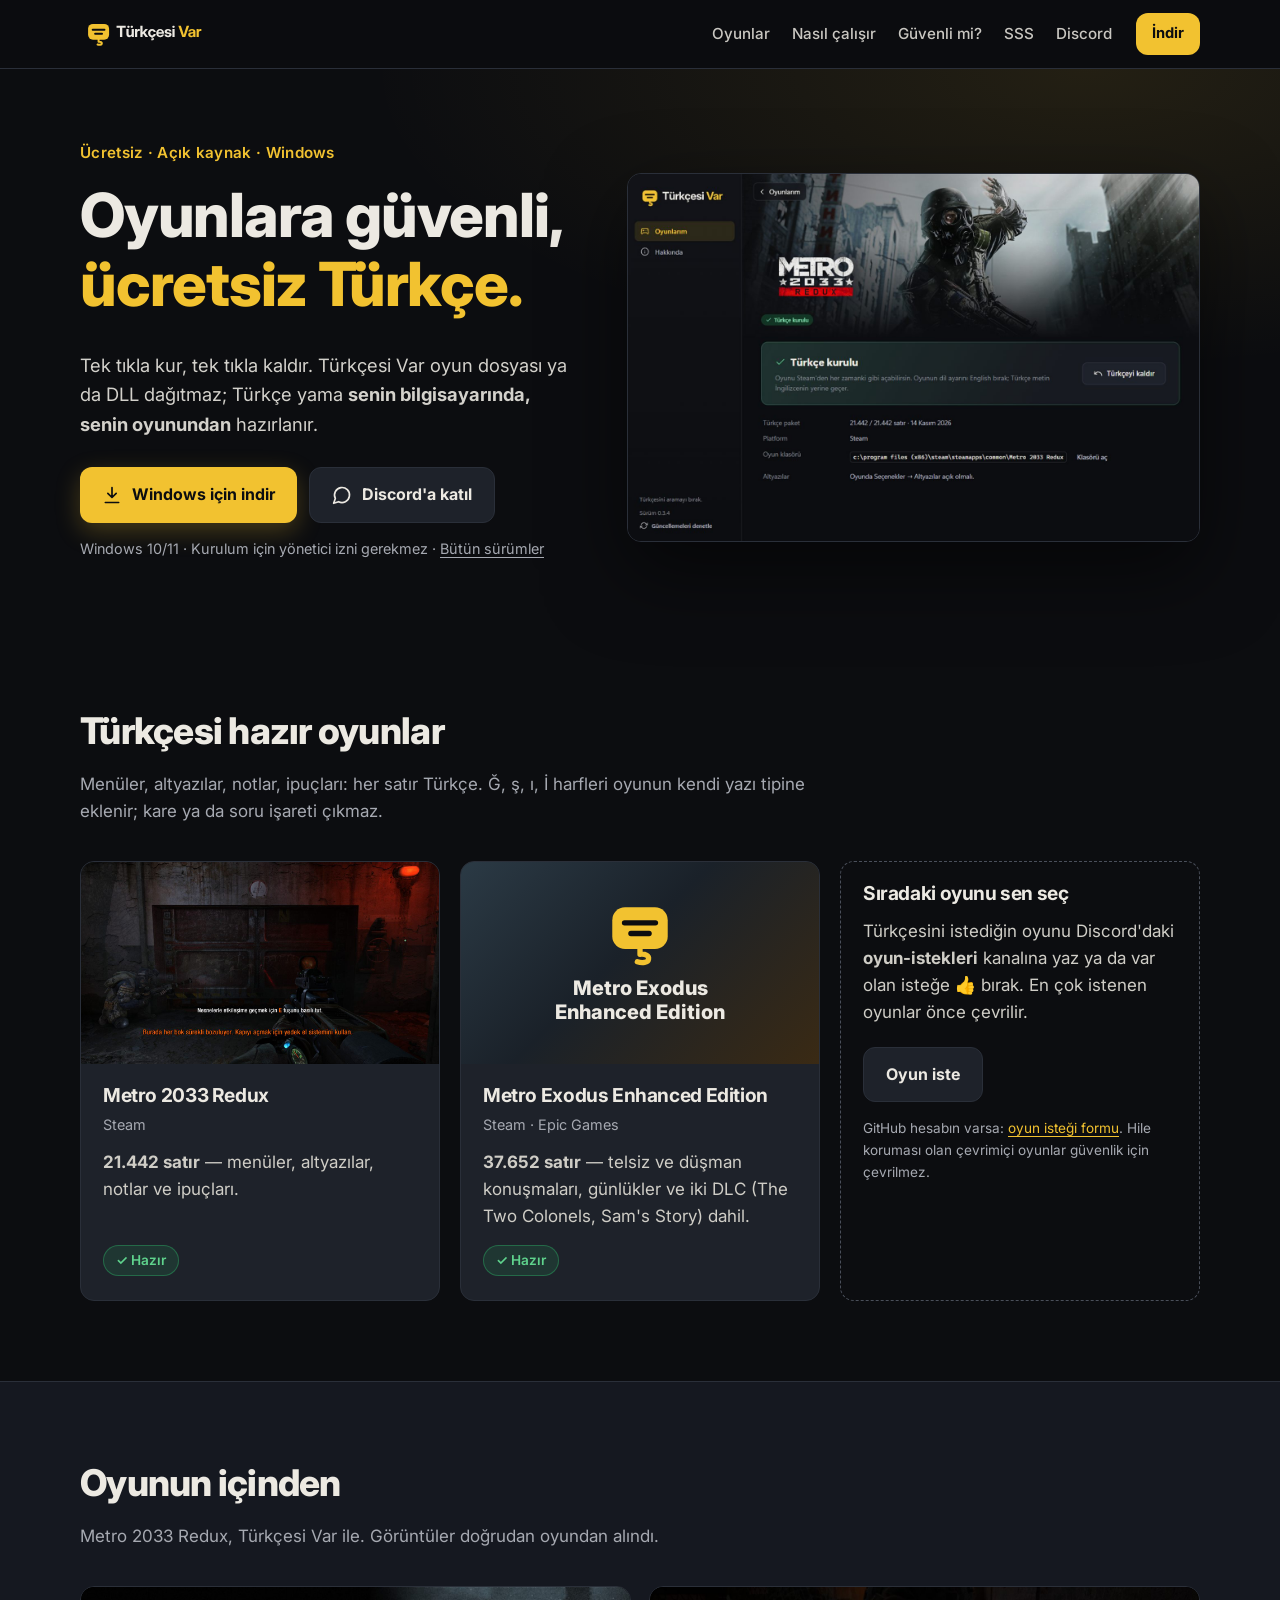
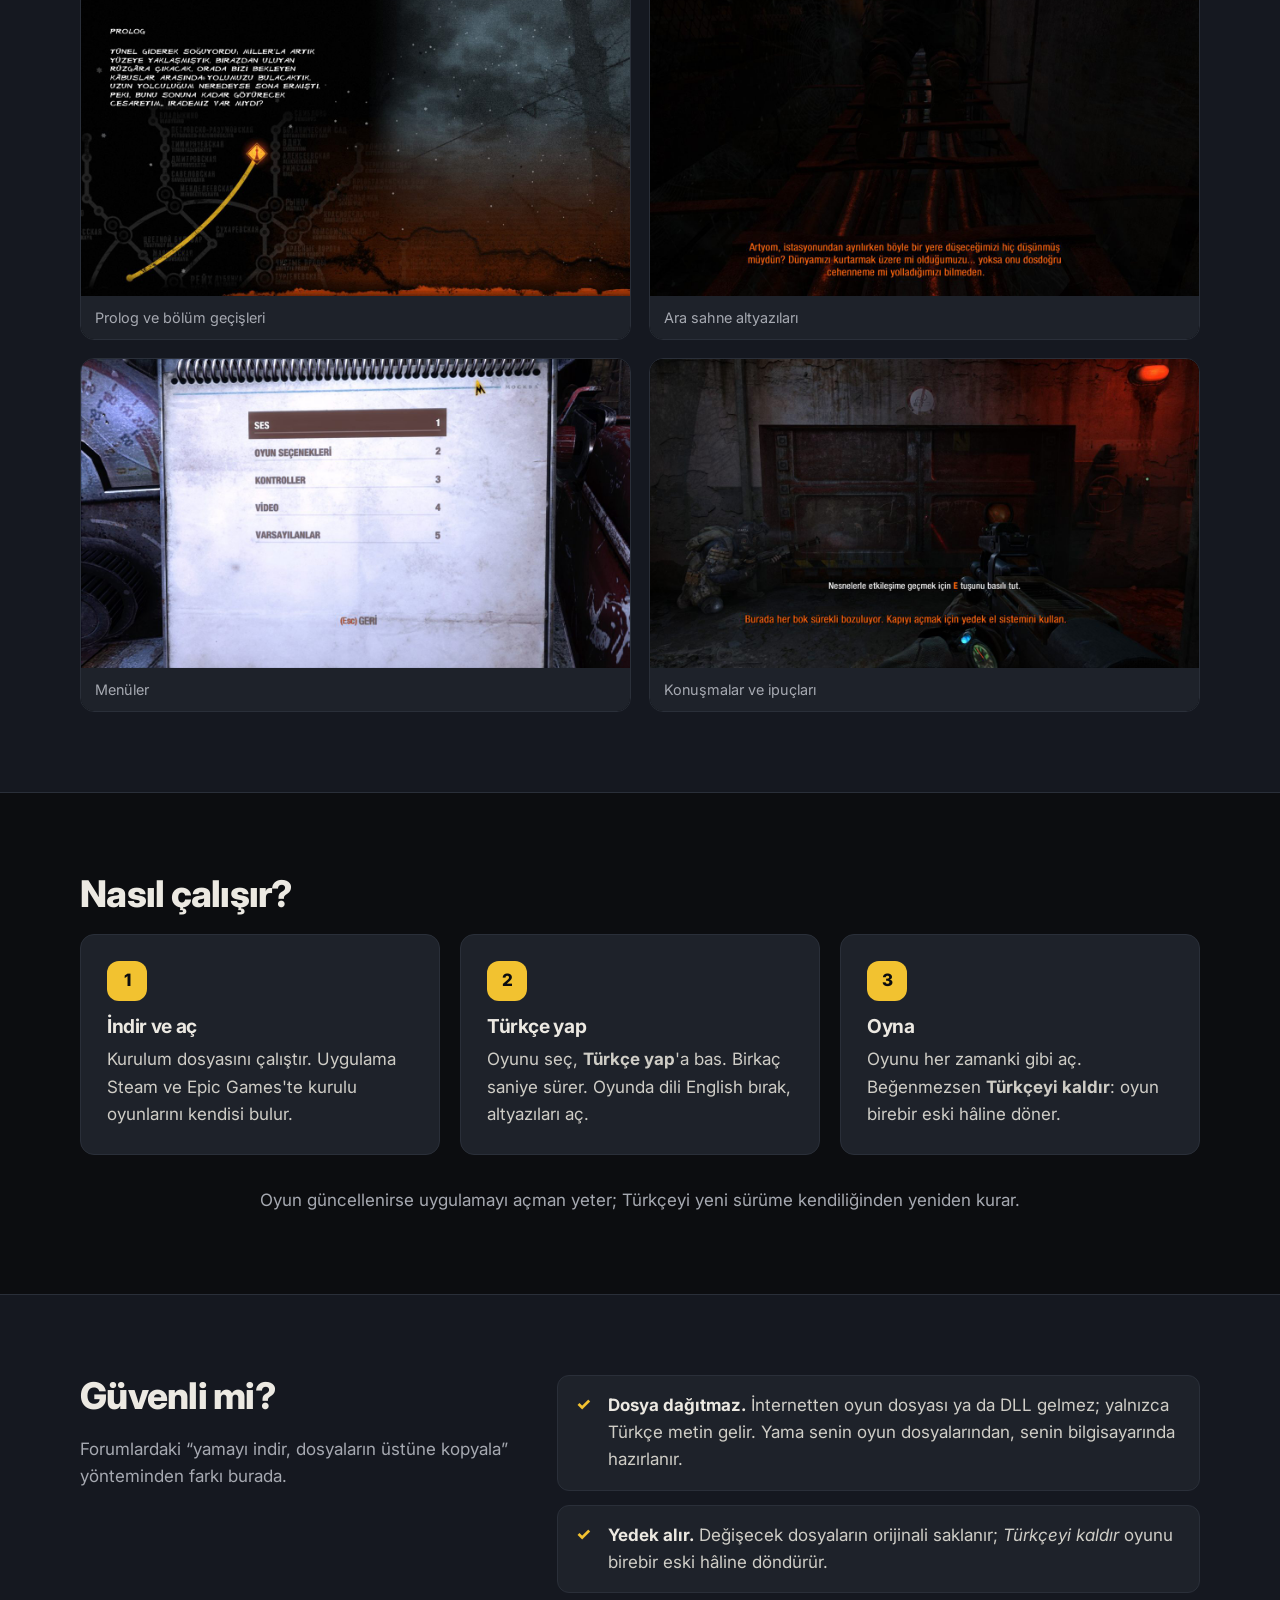
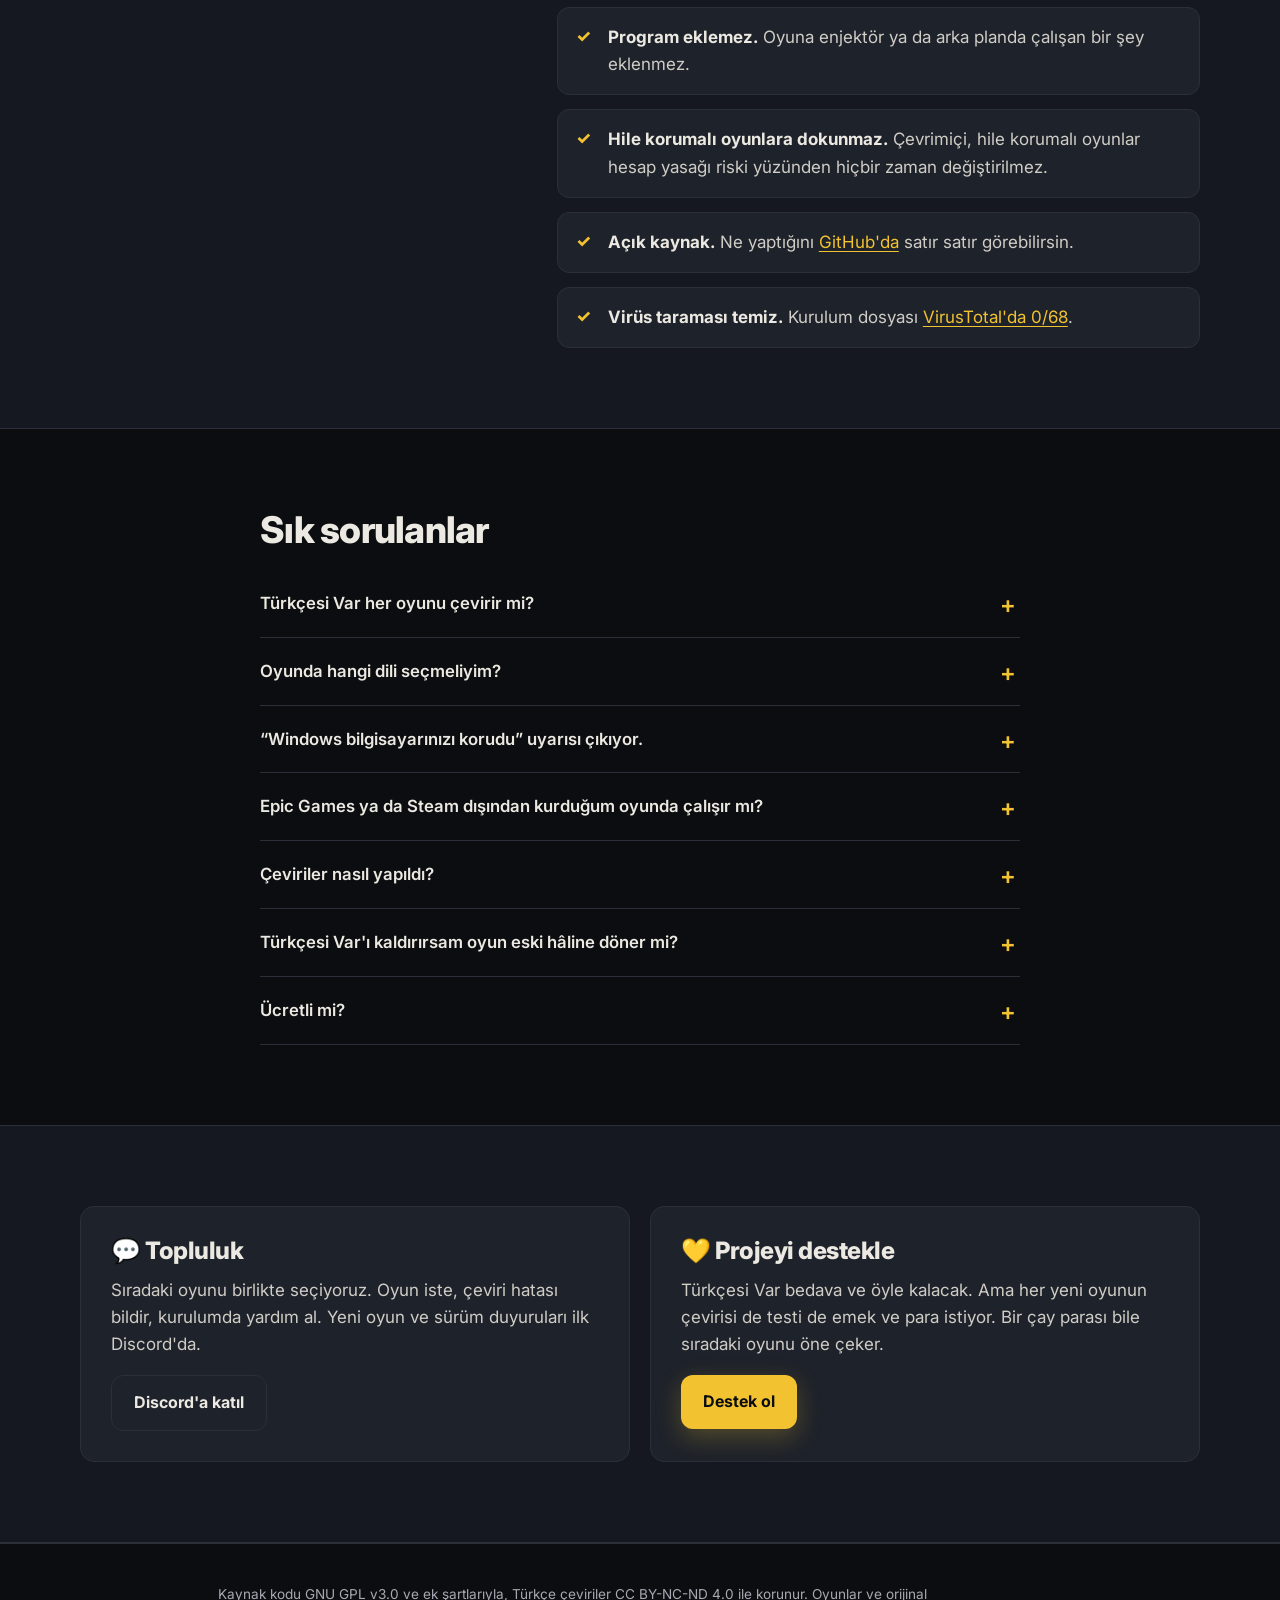
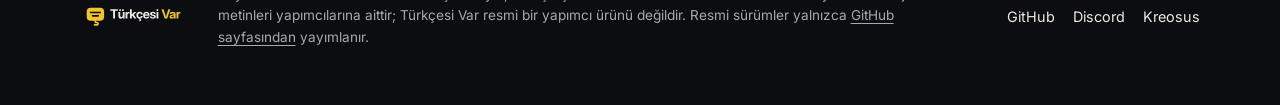
==== index.html @ 23401a98 "Türkçesi Var tanıtım sitesi" ====
<!doctype html>
<html lang="tr">
<head>
  <meta charset="utf-8">
  <meta name="viewport" content="width=device-width, initial-scale=1">
  <title>Türkçesi Var — Oyunlara güvenli, ücretsiz Türkçe yama</title>
  <meta name="description" content="Türkçesi Var, oyunlara tek tıkla Türkçe yama kuran ücretsiz ve açık kaynak bir uygulama. Metro 2033 Redux ve Metro Exodus tamamen Türkçe. Dosya ya da DLL dağıtmaz, tek tıkla kaldırılır.">
  <meta name="theme-color" content="#0C0D10">
  <link rel="icon" href="favicon.ico">
  <link rel="canonical" href="https://turkcesivar.github.io/">
  <meta property="og:type" content="website">
  <meta property="og:locale" content="tr_TR">
  <meta property="og:title" content="Türkçesi Var — Oyunlara güvenli, ücretsiz Türkçe">
  <meta property="og:description" content="Tek tıkla kur, tek tıkla kaldır. Metro 2033 Redux ve Metro Exodus tamamen Türkçe.">
  <meta property="og:url" content="https://turkcesivar.github.io/">
  <meta property="og:image" content="https://turkcesivar.github.io/gorseller/paylasim.png">
  <meta name="twitter:card" content="summary_large_image">
  <link rel="preconnect" href="https://fonts.googleapis.com">
  <link rel="preconnect" href="https://fonts.gstatic.com" crossorigin>
  <link href="https://fonts.googleapis.com/css2?family=Inter:wght@400;500;600;700;800&display=swap" rel="stylesheet">
  <link rel="stylesheet" href="stil.css">
</head>
<body>
  <a class="atla" href="#icerik">İçeriğe geç</a>

  <header class="ust">
    <div class="kap ust-ic">
      <a href="#" class="logo" aria-label="Türkçesi Var ana sayfa"><img src="gorseller/logo.svg" alt="Türkçesi Var" width="190" height="50"></a>
      <nav aria-label="Ana menü">
        <a href="#oyunlar">Oyunlar</a>
        <a href="#nasil">Nasıl çalışır</a>
        <a href="#guvenli">Güvenli mi?</a>
        <a href="#sss">SSS</a>
        <a href="https://discord.gg/nnNUCMUBJx" rel="noopener">Discord</a>
      </nav>
      <a class="dugme dugme-ana kucuk" href="https://github.com/turkcesivar/turkcesi-var/releases/latest/download/TurkcesiVar-Kurulum.exe">İndir</a>
    </div>
  </header>

  <main id="icerik">
    <section class="giris">
      <div class="kap giris-ic">
        <div class="giris-metin">
          <p class="etiket">Ücretsiz · Açık kaynak · Windows</p>
          <h1>Oyunlara güvenli, <span class="vurgu">ücretsiz Türkçe.</span></h1>
          <p class="alt">Tek tıkla kur, tek tıkla kaldır. Türkçesi Var oyun dosyası ya da DLL dağıtmaz; Türkçe yama <strong>senin bilgisayarında, senin oyunundan</strong> hazırlanır.</p>
          <div class="eylemler">
            <a class="dugme dugme-ana" href="https://github.com/turkcesivar/turkcesi-var/releases/latest/download/TurkcesiVar-Kurulum.exe">
              <svg viewBox="0 0 24 24" aria-hidden="true"><path d="M12 3v12m0 0-5-5m5 5 5-5M4 21h16"/></svg>
              Windows için indir
            </a>
            <a class="dugme dugme-ikincil" href="https://discord.gg/nnNUCMUBJx" rel="noopener">
              <svg viewBox="0 0 24 24" aria-hidden="true"><path d="M7.9 20A9 9 0 1 0 4 16.1L2 22Z"/></svg>
              Discord'a katıl
            </a>
          </div>
          <p class="not">Windows 10/11 · Kurulum için yönetici izni gerekmez · <a href="https://github.com/turkcesivar/turkcesi-var/releases/latest">Bütün sürümler</a></p>
        </div>
        <figure class="giris-gorsel">
          <img src="gorseller/uygulama.jpg" alt="Türkçesi Var uygulaması: Metro 2033 Redux sayfası, Türkçe kurulu" width="1400" height="875">
        </figure>
      </div>
    </section>

    <section class="bolum" id="oyunlar" aria-labelledby="oyunlar-baslik">
      <div class="kap">
        <h2 id="oyunlar-baslik">Türkçesi hazır oyunlar</h2>
        <p class="bolum-alt">Menüler, altyazılar, notlar, ipuçları: her satır Türkçe. Ğ, ş, ı, İ harfleri oyunun kendi yazı tipine eklenir; kare ya da soru işareti çıkmaz.</p>
        <div class="oyunlar">
          <article class="oyun">
            <img src="gorseller/metro2033-altyazi.jpg" alt="Metro 2033 Redux'ta Türkçe altyazı ve etkileşim yazısı" loading="lazy" width="1280" height="720">
            <div class="oyun-ic">
              <h3>Metro 2033 Redux</h3>
              <p class="platform">Steam</p>
              <p><strong>21.442 satır</strong> — menüler, altyazılar, notlar ve ipuçları.</p>
              <span class="rozet">✓ Hazır</span>
            </div>
          </article>
          <article class="oyun">
            <div class="oyun-kapak exodus" role="img" aria-label="Metro Exodus Enhanced Edition">
              <img src="gorseller/isaret.svg" alt="" width="96" height="96">
              <span>Metro Exodus<br>Enhanced Edition</span>
            </div>
            <div class="oyun-ic">
              <h3>Metro Exodus Enhanced Edition</h3>
              <p class="platform">Steam · Epic Games</p>
              <p><strong>37.652 satır</strong> — telsiz ve düşman konuşmaları, günlükler ve iki DLC (The Two Colonels, Sam's Story) dahil.</p>
              <span class="rozet">✓ Hazır</span>
            </div>
          </article>
          <article class="oyun siradaki">
            <div class="oyun-ic">
              <h3>Sıradaki oyunu sen seç</h3>
              <p>Türkçesini istediğin oyunu Discord'daki <strong>oyun-istekleri</strong> kanalına yaz ya da var olan isteğe 👍 bırak. En çok istenen oyunlar önce çevrilir.</p>
              <a class="dugme dugme-ikincil" href="https://discord.gg/nnNUCMUBJx" rel="noopener">Oyun iste</a>
              <p class="kucuk-not">GitHub hesabın varsa: <a href="https://github.com/turkcesivar/turkcesi-var/issues/new?template=oyun-istegi.yml">oyun isteği formu</a>. Hile koruması olan çevrimiçi oyunlar güvenlik için çevrilmez.</p>
            </div>
          </article>
        </div>
      </div>
    </section>

    <section class="bolum koyu" aria-labelledby="gorseller-baslik">
      <div class="kap">
        <h2 id="gorseller-baslik">Oyunun içinden</h2>
        <p class="bolum-alt">Metro 2033 Redux, Türkçesi Var ile. Görüntüler doğrudan oyundan alındı.</p>
        <div class="galeri">
          <figure><img src="gorseller/metro2033-prolog.jpg" alt="Prolog ekranı Türkçe" loading="lazy" width="1280" height="720"><figcaption>Prolog ve bölüm geçişleri</figcaption></figure>
          <figure><img src="gorseller/metro2033-sahne.jpg" alt="Ara sahnede Türkçe altyazı" loading="lazy" width="1280" height="720"><figcaption>Ara sahne altyazıları</figcaption></figure>
          <figure><img src="gorseller/metro2033-menu.jpg" alt="Türkçe ayarlar menüsü" loading="lazy" width="1280" height="720"><figcaption>Menüler</figcaption></figure>
          <figure><img src="gorseller/metro2033-altyazi.jpg" alt="Oyun içi Türkçe altyazı ve ipucu" loading="lazy" width="1280" height="720"><figcaption>Konuşmalar ve ipuçları</figcaption></figure>
        </div>
      </div>
    </section>

    <section class="bolum" id="nasil" aria-labelledby="nasil-baslik">
      <div class="kap">
        <h2 id="nasil-baslik">Nasıl çalışır?</h2>
        <ol class="adimlar">
          <li><span class="adim-no">1</span><h3>İndir ve aç</h3><p>Kurulum dosyasını çalıştır. Uygulama Steam ve Epic Games'te kurulu oyunlarını kendisi bulur.</p></li>
          <li><span class="adim-no">2</span><h3>Türkçe yap</h3><p>Oyunu seç, <strong>Türkçe yap</strong>'a bas. Birkaç saniye sürer. Oyunda dili English bırak, altyazıları aç.</p></li>
          <li><span class="adim-no">3</span><h3>Oyna</h3><p>Oyunu her zamanki gibi aç. Beğenmezsen <strong>Türkçeyi kaldır</strong>: oyun birebir eski hâline döner.</p></li>
        </ol>
        <p class="bolum-alt ortala">Oyun güncellenirse uygulamayı açman yeter; Türkçeyi yeni sürüme kendiliğinden yeniden kurar.</p>
      </div>
    </section>

    <section class="bolum koyu" id="guvenli" aria-labelledby="guvenli-baslik">
      <div class="kap guvenli">
        <div>
          <h2 id="guvenli-baslik">Güvenli mi?</h2>
          <p class="bolum-alt">Forumlardaki “yamayı indir, dosyaların üstüne kopyala” yönteminden farkı burada.</p>
        </div>
        <ul class="maddeler">
          <li><strong>Dosya dağıtmaz.</strong> İnternetten oyun dosyası ya da DLL gelmez; yalnızca Türkçe metin gelir. Yama senin oyun dosyalarından, senin bilgisayarında hazırlanır.</li>
          <li><strong>Yedek alır.</strong> Değişecek dosyaların orijinali saklanır; <em>Türkçeyi kaldır</em> oyunu birebir eski hâline döndürür.</li>
          <li><strong>Program eklemez.</strong> Oyuna enjektör ya da arka planda çalışan bir şey eklenmez.</li>
          <li><strong>Hile korumalı oyunlara dokunmaz.</strong> Çevrimiçi, hile korumalı oyunlar hesap yasağı riski yüzünden hiçbir zaman değiştirilmez.</li>
          <li><strong>Açık kaynak.</strong> Ne yaptığını <a href="https://github.com/turkcesivar/turkcesi-var">GitHub'da</a> satır satır görebilirsin.</li>
          <li><strong>Virüs taraması temiz.</strong> Kurulum dosyası <a href="https://www.virustotal.com/gui/file/c836873409c6987be6fc971728d1b76b75614df4c11c503016fd50beeba957be">VirusTotal'da 0/68</a>.</li>
        </ul>
      </div>
    </section>

    <section class="bolum" id="sss" aria-labelledby="sss-baslik">
      <div class="kap dar">
        <h2 id="sss-baslik">Sık sorulanlar</h2>
        <details><summary>Türkçesi Var her oyunu çevirir mi?</summary><p>Hayır. Kendi başına oyun çevirmez; yalnızca Türkçesi hazırlanmış oyunlara yama kurar. Her oyunun dosya yapısı, yazı tipi ve Türkçe harf desteği ayrı ayrı çözülüp çevirisi kontrol edildiği için oyunlar tek tek eklenir.</p></details>
        <details><summary>Oyunda hangi dili seçmeliyim?</summary><p>English. Türkçe metin İngilizcenin yerine geçer. Altyazıları görmek için oyun ayarlarından altyazıları aç.</p></details>
        <details><summary>“Windows bilgisayarınızı korudu” uyarısı çıkıyor.</summary><p>Uygulama henüz dijital imzalı olmadığı için Windows bu uyarıyı gösterebilir. <em>Ek bilgi → Yine de çalıştır</em> ile devam edebilirsin. Dosyanın resmi olduğundan emin olmak için yalnızca GitHub sayfasından indir.</p></details>
        <details><summary>Epic Games ya da Steam dışından kurduğum oyunda çalışır mı?</summary><p>Epic Games'teki oyunlar kendiliğinden bulunur. Başka bir yerden kurduysan oyunun kartındaki <strong>Klasörü seç</strong> ile klasörünü göster. Xbox Game Pass ve Microsoft Store sürümleri dosyaları kilitli olduğu için çoğu zaman desteklenemez.</p></details>
        <details><summary>Çeviriler nasıl yapıldı?</summary><p>Yapay zekâ yardımıyla, oyundaki seslendirmeyle uyumlu olacak biçimde çevrildi. Özel adlar ve terimler için ortak bir sözlük kullanıldı; karakter adları ve lakaplar olduğu gibi bırakıldı. Hatalı ya da garip bir satır görürsen Discord'daki <strong>çeviri-hataları</strong> kanalına yaz; düzeltmeler bir sonraki sürümle herkese gelir.</p></details>
        <details><summary>Türkçesi Var'ı kaldırırsam oyun eski hâline döner mi?</summary><p>Önce uygulamada <strong>Türkçeyi kaldır</strong>'a bas, sonra uygulamayı Windows'tan kaldır. Steam'in “dosya bütünlüğünü doğrula” özelliği de oyunu eski hâline getirir.</p></details>
        <details><summary>Ücretli mi?</summary><p>Hayır. Türkçesi Var ücretsizdir ve öyle kalacak. Reklam yok, premium sürüm yok.</p></details>
      </div>
    </section>

    <section class="bolum koyu" aria-labelledby="destek-baslik">
      <div class="kap kartlar">
        <article class="kart">
          <h2 id="destek-baslik">💬 Topluluk</h2>
          <p>Sıradaki oyunu birlikte seçiyoruz. Oyun iste, çeviri hatası bildir, kurulumda yardım al. Yeni oyun ve sürüm duyuruları ilk Discord'da.</p>
          <a class="dugme dugme-ikincil" href="https://discord.gg/nnNUCMUBJx" rel="noopener">Discord'a katıl</a>
        </article>
        <article class="kart">
          <h2>💛 Projeyi destekle</h2>
          <p>Türkçesi Var bedava ve öyle kalacak. Ama her yeni oyunun çevirisi de testi de emek ve para istiyor. Bir çay parası bile sıradaki oyunu öne çeker.</p>
          <a class="dugme dugme-ana" href="https://kreosus.com/turkcesivar" rel="noopener">Destek ol</a>
        </article>
      </div>
    </section>
  </main>

  <footer class="alt-bilgi">
    <div class="kap alt-ic">
      <img src="gorseller/logo.svg" alt="Türkçesi Var" width="150" height="40">
      <p>Kaynak kodu GNU GPL v3.0 ve ek şartlarıyla, Türkçe çeviriler CC BY-NC-ND 4.0 ile korunur. Oyunlar ve orijinal metinleri yapımcılarına aittir; Türkçesi Var resmi bir yapımcı ürünü değildir. Resmi sürümler yalnızca <a href="https://github.com/turkcesivar/turkcesi-var">GitHub sayfasından</a> yayımlanır.</p>
      <nav aria-label="Alt bağlantılar">
        <a href="https://github.com/turkcesivar/turkcesi-var">GitHub</a>
        <a href="https://discord.gg/nnNUCMUBJx" rel="noopener">Discord</a>
        <a href="https://kreosus.com/turkcesivar" rel="noopener">Kreosus</a>
      </nav>
    </div>
  </footer>
</body>
</html>
---- stil.css ----
/* Türkçesi Var — tanıtım sitesi. Renkler marka kılavuzundan (docs/marka/OKU-BENI.md). */
:root {
  --sari: #f2c230;
  --koyu-sari: #c99a12;
  --gece: #0c0d10;
  --yuzey: #1e222a;
  --yuzey-2: #151820;
  --kagit: #ece9e2;
  --soluk: #a6a9b1;
  --cizgi: #2a2f39;
  --yaricap: 14px;
}

* { box-sizing: border-box; }
html { scroll-behavior: smooth; }
body {
  margin: 0;
  background: var(--gece);
  color: var(--kagit);
  font-family: Inter, "Segoe UI", system-ui, -apple-system, sans-serif;
  font-size: 17px;
  line-height: 1.6;
  -webkit-font-smoothing: antialiased;
}
img { max-width: 100%; height: auto; display: block; }
a { color: var(--sari); text-decoration-thickness: 1px; text-underline-offset: 3px; }
a:hover { color: #ffd859; }
h1, h2, h3 { line-height: 1.15; margin: 0 0 .5em; letter-spacing: -.02em; }
h1 { font-size: clamp(2.2rem, 5.2vw, 3.8rem); font-weight: 800; }
h2 { font-size: clamp(1.6rem, 3.2vw, 2.3rem); font-weight: 800; }
h3 { font-size: 1.2rem; font-weight: 700; }
p { margin: 0 0 1em; }

.kap { width: min(1120px, 100% - 32px); margin-inline: auto; }
.dar { width: min(760px, 100% - 32px); }
.atla { position: absolute; left: -999px; top: 8px; background: var(--sari); color: var(--gece); padding: 8px 12px; border-radius: 8px; z-index: 10; }
.atla:focus { left: 8px; }

/* Üst menü */
.ust { position: sticky; top: 0; z-index: 5; background: rgba(12, 13, 16, .85); backdrop-filter: blur(10px); border-bottom: 1px solid var(--cizgi); }
.ust-ic { display: flex; align-items: center; gap: 24px; height: 68px; }
.logo img { height: 34px; width: auto; }
.ust nav { display: flex; gap: 22px; margin-left: auto; }
.ust nav a { color: var(--kagit); text-decoration: none; font-weight: 500; font-size: .95rem; opacity: .85; }
.ust nav a:hover { opacity: 1; color: var(--sari); }

/* Düğmeler */
.dugme {
  display: inline-flex; align-items: center; gap: 10px;
  padding: 14px 22px; border-radius: 12px;
  font-weight: 700; text-decoration: none; font-size: 1rem;
  transition: transform .15s ease, background .15s ease, box-shadow .15s ease;
}
.dugme svg { width: 20px; height: 20px; fill: none; stroke: currentColor; stroke-width: 2; stroke-linecap: round; stroke-linejoin: round; }
.dugme:hover { transform: translateY(-1px); }
.dugme-ana { background: var(--sari); color: var(--gece); box-shadow: 0 8px 24px rgba(242, 194, 48, .25); }
.dugme-ana:hover { background: #ffd24a; color: var(--gece); }
.dugme-ikincil { background: var(--yuzey); color: var(--kagit); border: 1px solid var(--cizgi); }
.dugme-ikincil:hover { background: #262b35; color: var(--kagit); }
.dugme.kucuk { padding: 9px 16px; font-size: .92rem; box-shadow: none; }

/* Giriş */
.giris { padding: 72px 0 56px; background: radial-gradient(1200px 500px at 85% 0%, rgba(242, 194, 48, .10), transparent 60%); }
.giris-ic { display: grid; grid-template-columns: 1fr 1.15fr; gap: 48px; align-items: center; }
.etiket { color: var(--sari); font-weight: 600; font-size: .95rem; letter-spacing: .02em; }
.vurgu { color: var(--sari); }
.alt { font-size: 1.15rem; color: #d3d1cb; max-width: 34em; }
.eylemler { display: flex; flex-wrap: wrap; gap: 12px; margin: 28px 0 14px; }
.not { color: var(--soluk); font-size: .9rem; }
.not a { color: var(--soluk); }
.giris-gorsel { margin: 0; border-radius: var(--yaricap); overflow: hidden; border: 1px solid var(--cizgi); box-shadow: 0 30px 80px rgba(0, 0, 0, .55); }

/* Bölümler */
.bolum { padding: 80px 0; }
.bolum.koyu { background: var(--yuzey-2); border-block: 1px solid var(--cizgi); }
.bolum-alt { color: var(--soluk); max-width: 46em; margin-bottom: 36px; }
.ortala { text-align: center; margin: 32px auto 0; }

/* Oyunlar */
.oyunlar { display: grid; grid-template-columns: repeat(3, 1fr); gap: 20px; }
.oyun { background: var(--yuzey); border: 1px solid var(--cizgi); border-radius: var(--yaricap); overflow: hidden; display: flex; flex-direction: column; }
.oyun > img, .oyun-kapak { aspect-ratio: 16 / 9; object-fit: cover; width: 100%; }
.oyun-kapak { display: grid; place-items: center; align-content: center; gap: 10px; text-align: center; font-weight: 800; font-size: 1.25rem; line-height: 1.2; }
.oyun-kapak.exodus { background: linear-gradient(135deg, #2b3a45 0%, #1a2129 45%, #3a2a14 100%); }
.oyun-kapak img { width: 64px; height: 64px; }
.oyun-ic { padding: 20px 22px 24px; display: flex; flex-direction: column; gap: 4px; flex: 1; }
.oyun-ic p { color: #cfcdc6; margin-bottom: .6em; }
.platform { color: var(--soluk) !important; font-size: .9rem; margin-top: -6px; }
.rozet { align-self: flex-start; margin-top: auto; background: rgba(46, 204, 113, .12); color: #5fd38d; border: 1px solid rgba(46, 204, 113, .35); border-radius: 999px; padding: 4px 12px; font-size: .85rem; font-weight: 600; }
.siradaki { border-style: dashed; border-color: #4a4f5a; background: transparent; justify-content: center; }
.siradaki .dugme { align-self: flex-start; margin: 6px 0 12px; }
.kucuk-not { font-size: .85rem; color: var(--soluk) !important; }

/* Galeri */
.galeri { display: grid; grid-template-columns: repeat(2, 1fr); gap: 18px; }
.galeri figure { margin: 0; border-radius: var(--yaricap); overflow: hidden; border: 1px solid var(--cizgi); background: #000; }
.galeri figcaption { padding: 10px 14px; font-size: .9rem; color: var(--soluk); background: var(--yuzey); }

/* Adımlar */
.adimlar { list-style: none; padding: 0; margin: 0; display: grid; grid-template-columns: repeat(3, 1fr); gap: 20px; }
.adimlar li { background: var(--yuzey); border: 1px solid var(--cizgi); border-radius: var(--yaricap); padding: 26px; }
.adimlar p { color: #cfcdc6; margin: 0; }
.adim-no { display: inline-grid; place-items: center; width: 40px; height: 40px; border-radius: 12px; background: var(--sari); color: var(--gece); font-weight: 800; margin-bottom: 14px; }

/* Güvenli */
.guvenli { display: grid; grid-template-columns: .8fr 1.2fr; gap: 48px; align-items: start; }
.maddeler { list-style: none; margin: 0; padding: 0; display: grid; gap: 14px; }
.maddeler li { background: var(--yuzey); border: 1px solid var(--cizgi); border-radius: 12px; padding: 16px 18px 16px 50px; position: relative; color: #cfcdc6; }
.maddeler li::before { content: "✓"; position: absolute; left: 18px; top: 15px; color: var(--sari); font-weight: 800; }
.maddeler strong { color: var(--kagit); }

/* SSS */
details { border-bottom: 1px solid var(--cizgi); padding: 6px 0; }
summary { cursor: pointer; list-style: none; padding: 14px 32px 14px 0; font-weight: 600; font-size: 1.05rem; position: relative; }
summary::-webkit-details-marker { display: none; }
summary::after { content: "+"; position: absolute; right: 4px; top: 10px; font-size: 1.5rem; color: var(--sari); transition: transform .2s; }
details[open] summary::after { transform: rotate(45deg); }
details p { color: #cfcdc6; padding-bottom: 8px; }

/* Topluluk / destek */
.kartlar { display: grid; grid-template-columns: 1fr 1fr; gap: 20px; }
.kart { background: var(--yuzey); border: 1px solid var(--cizgi); border-radius: var(--yaricap); padding: 30px; }
.kart h2 { font-size: 1.5rem; }
.kart p { color: #cfcdc6; }

/* Alt bilgi */
.alt-bilgi { padding: 40px 0 56px; border-top: 1px solid var(--cizgi); }
.alt-ic { display: grid; grid-template-columns: auto 1fr auto; gap: 32px; align-items: center; }
.alt-ic img { height: 28px; width: auto; }
.alt-ic p { color: var(--soluk); font-size: .85rem; margin: 0; }
.alt-ic p a { color: var(--soluk); }
.alt-ic nav { display: flex; gap: 18px; }
.alt-ic nav a { color: var(--kagit); text-decoration: none; font-size: .9rem; }

/* Mobil */
@media (max-width: 900px) {
  .ust nav { display: none; }
  .ust .dugme { margin-left: auto; }
  .giris { padding-top: 40px; }
  .giris-ic, .guvenli, .kartlar { grid-template-columns: 1fr; }
  .oyunlar, .adimlar { grid-template-columns: 1fr; }
  .galeri { grid-template-columns: 1fr; }
  .alt-ic { grid-template-columns: 1fr; text-align: left; }
  .bolum { padding: 56px 0; }
}
@media (prefers-reduced-motion: reduce) {
  html { scroll-behavior: auto; }
  .dugme { transition: none; }
}
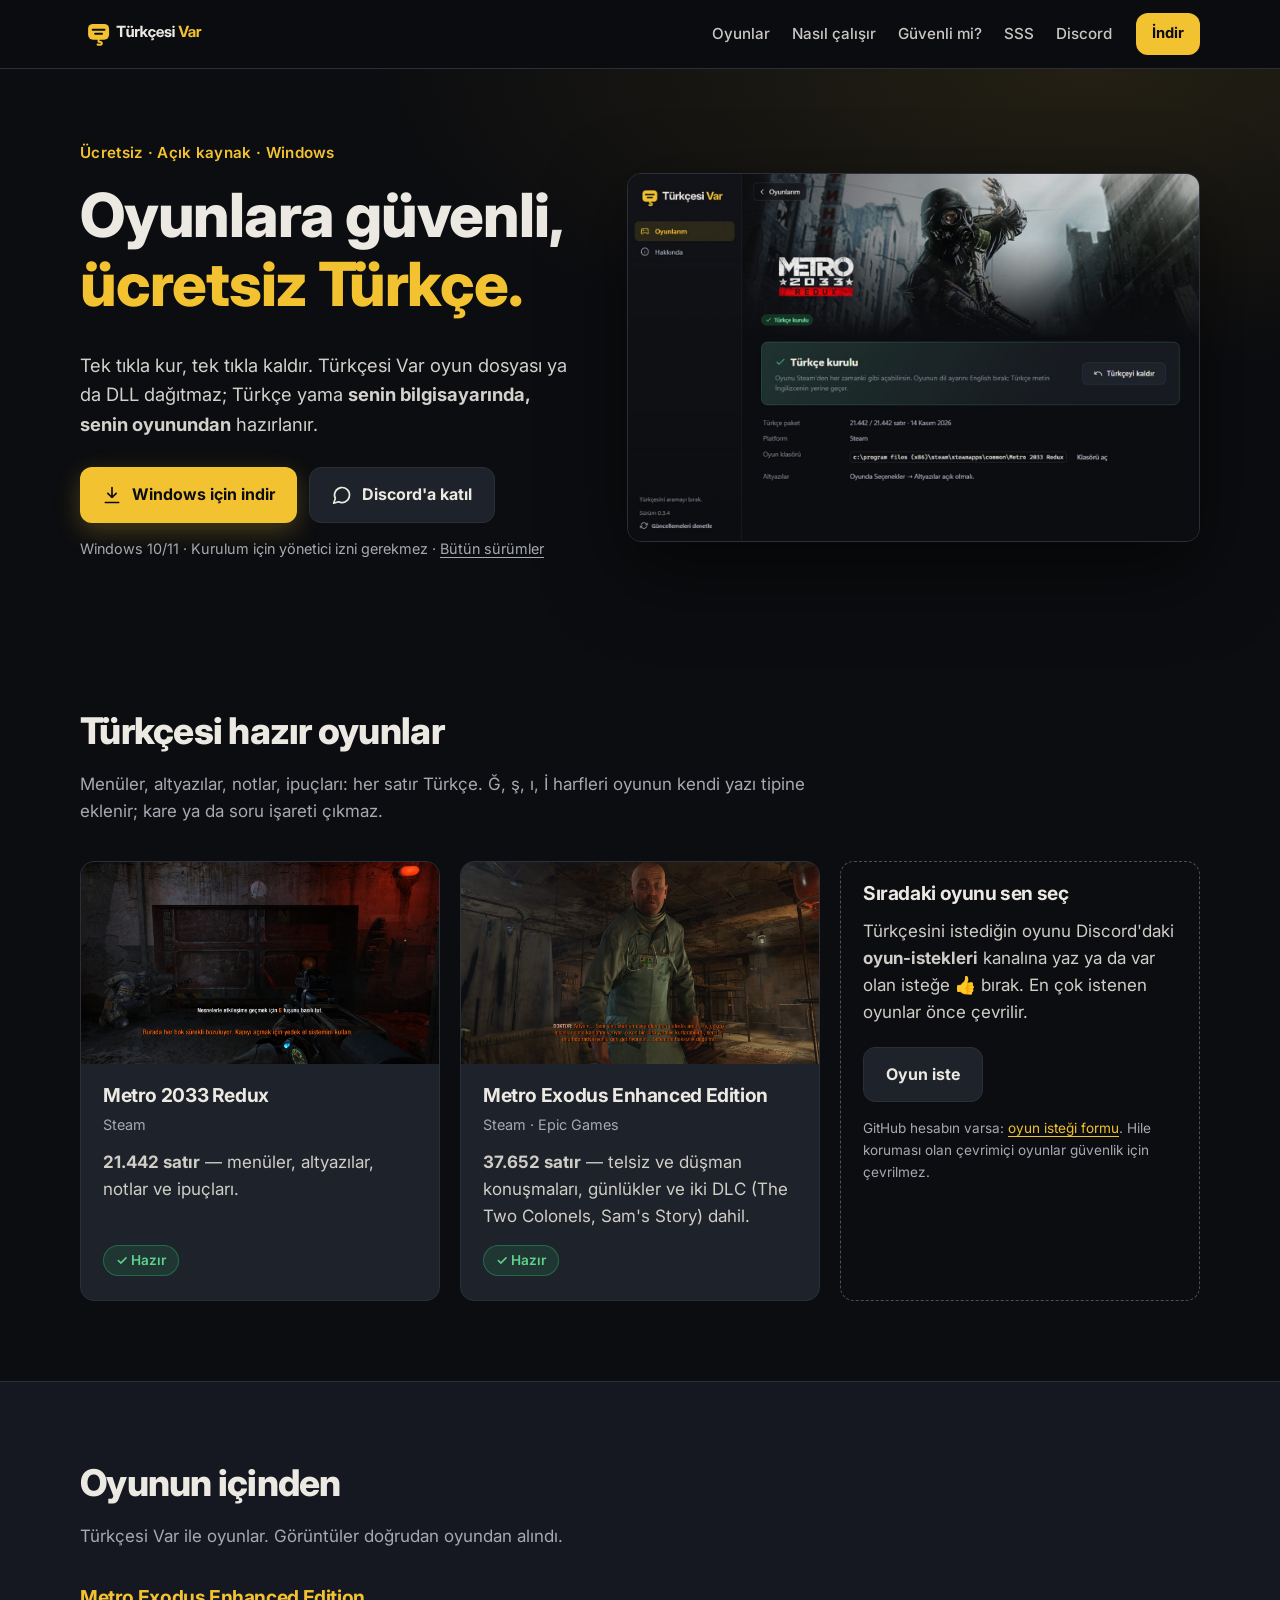
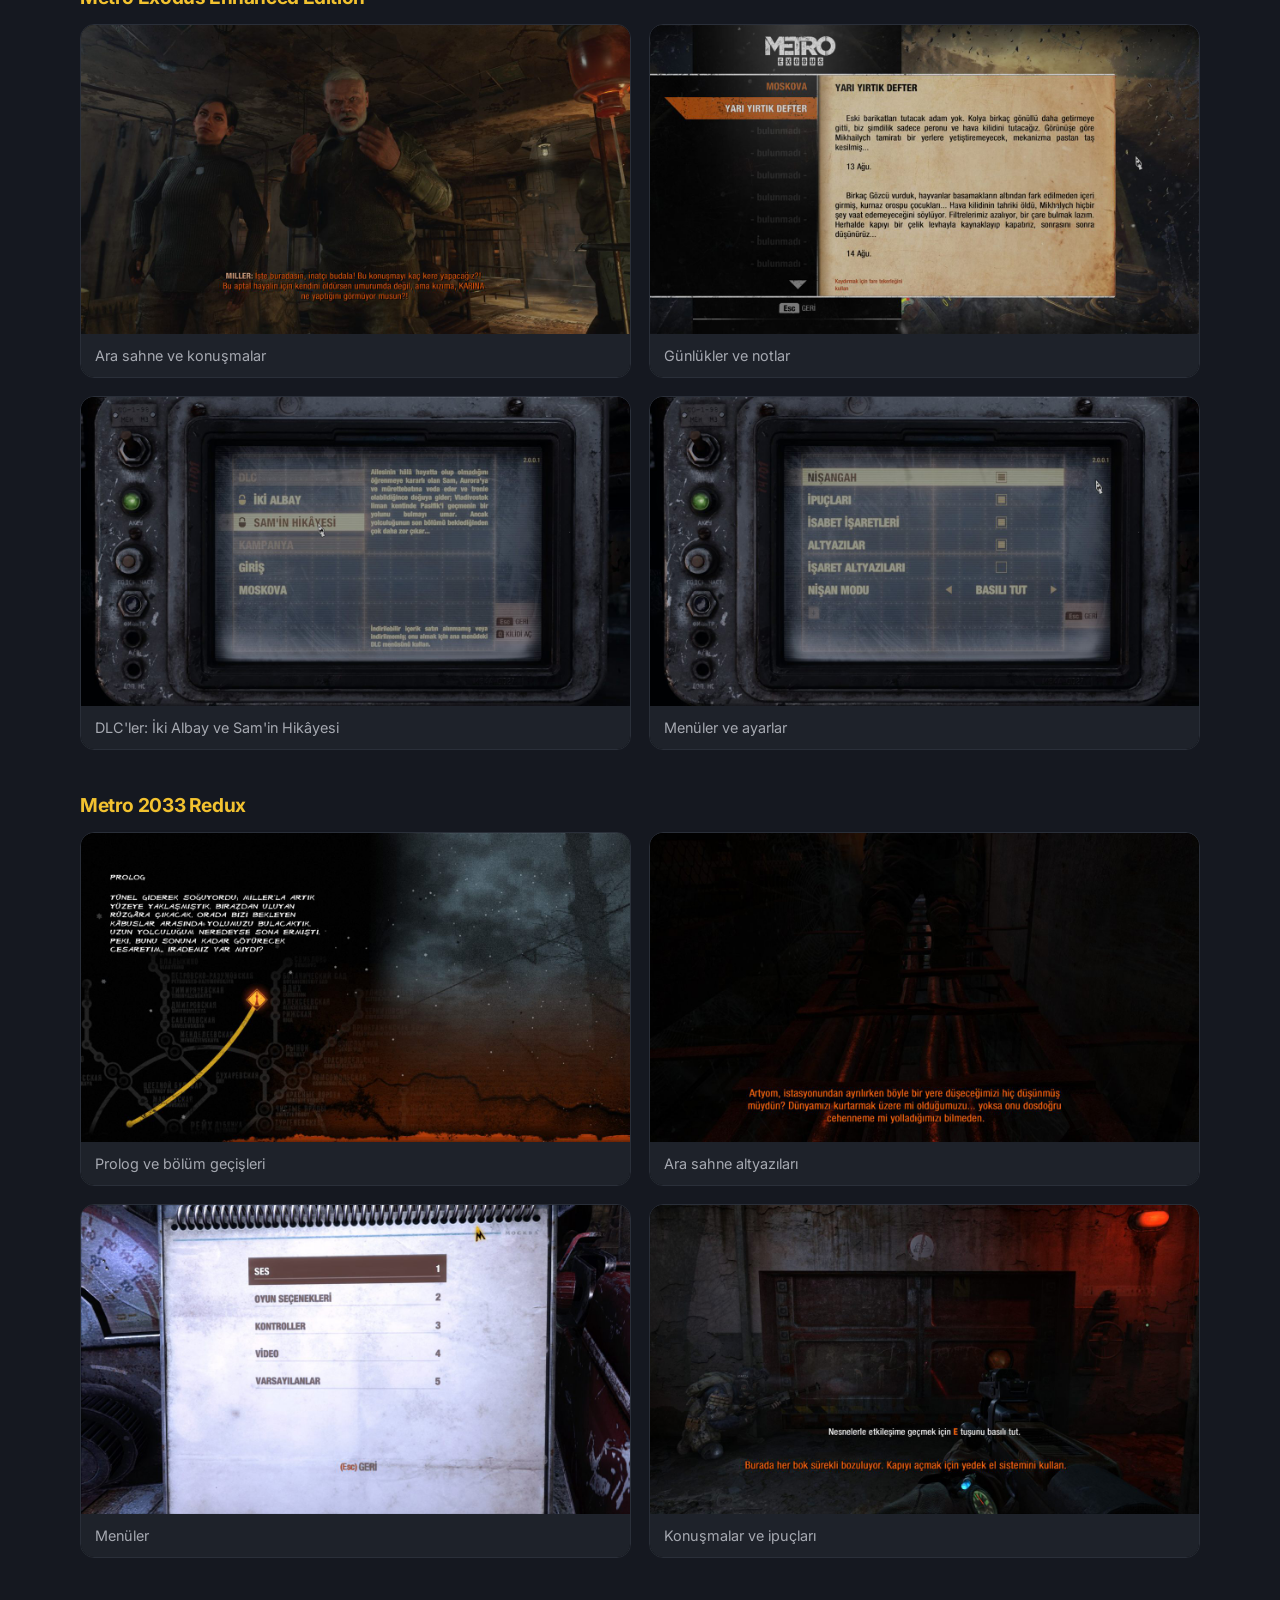
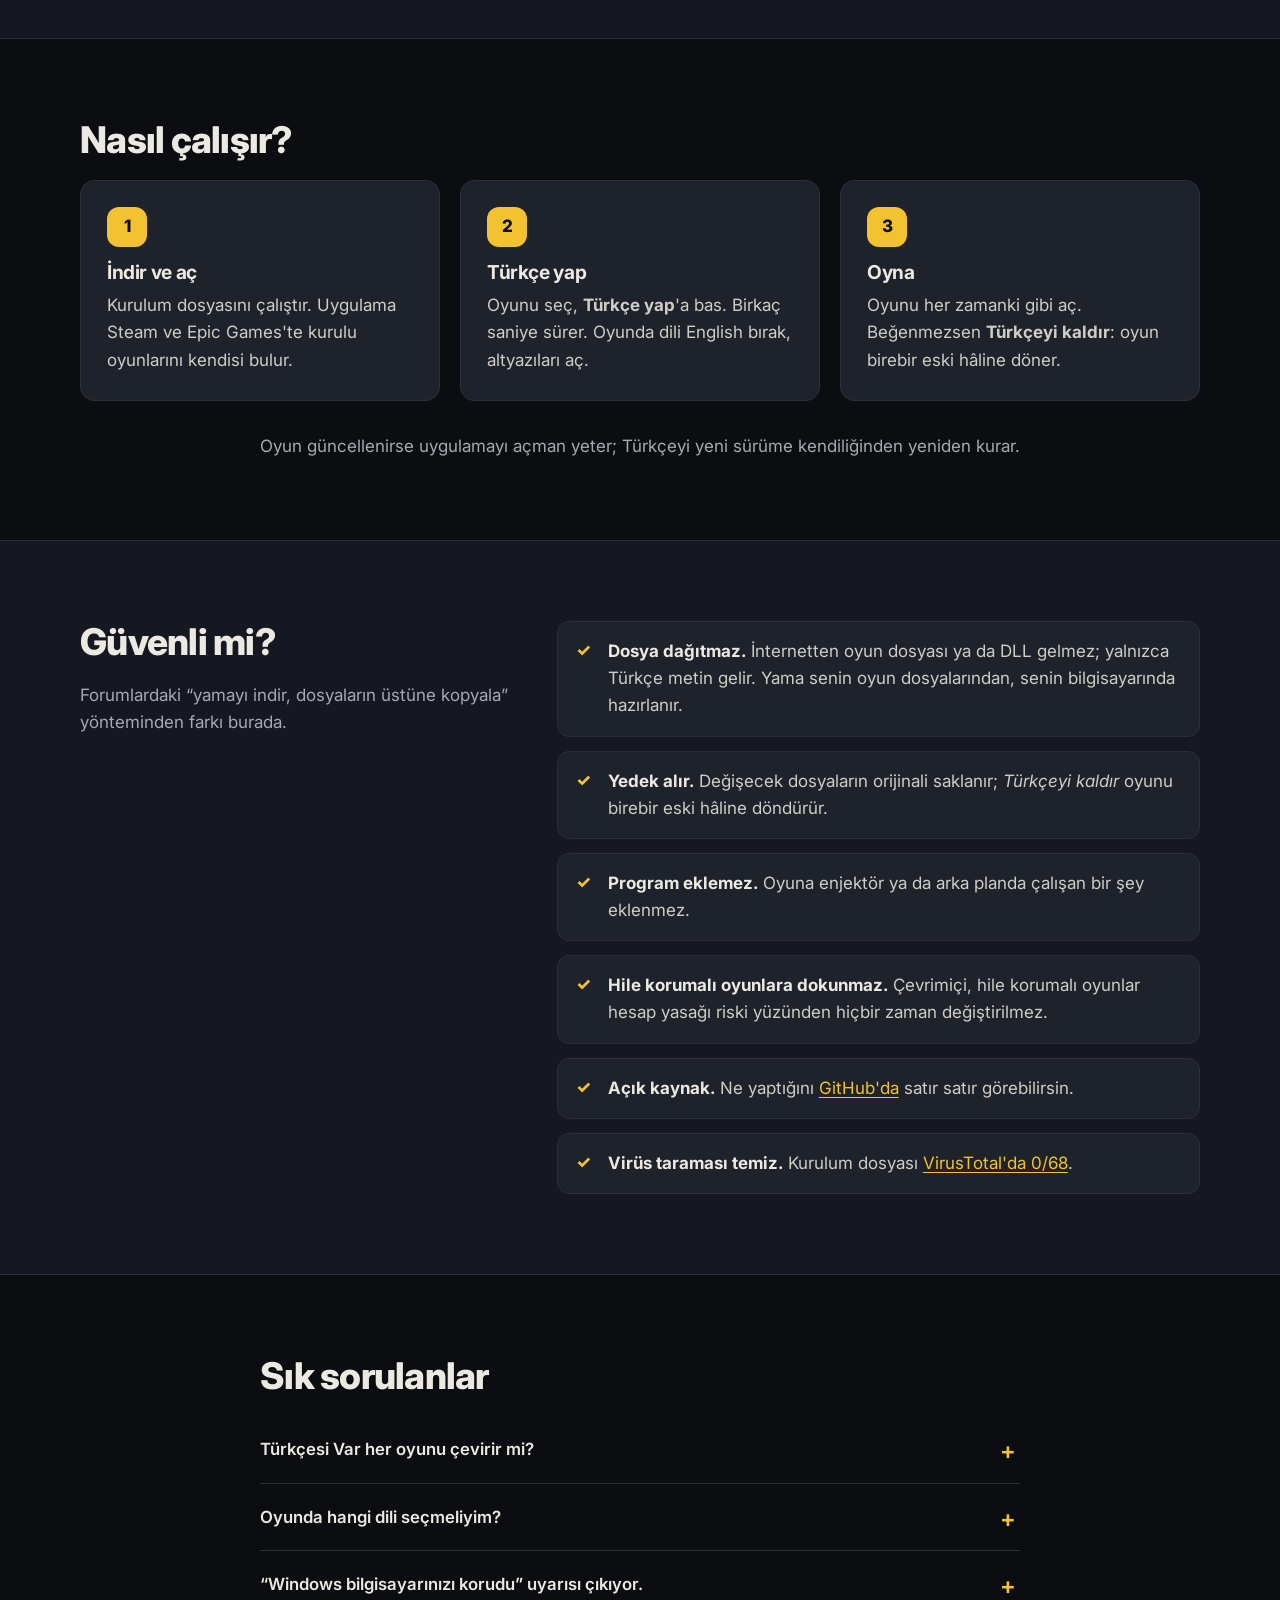
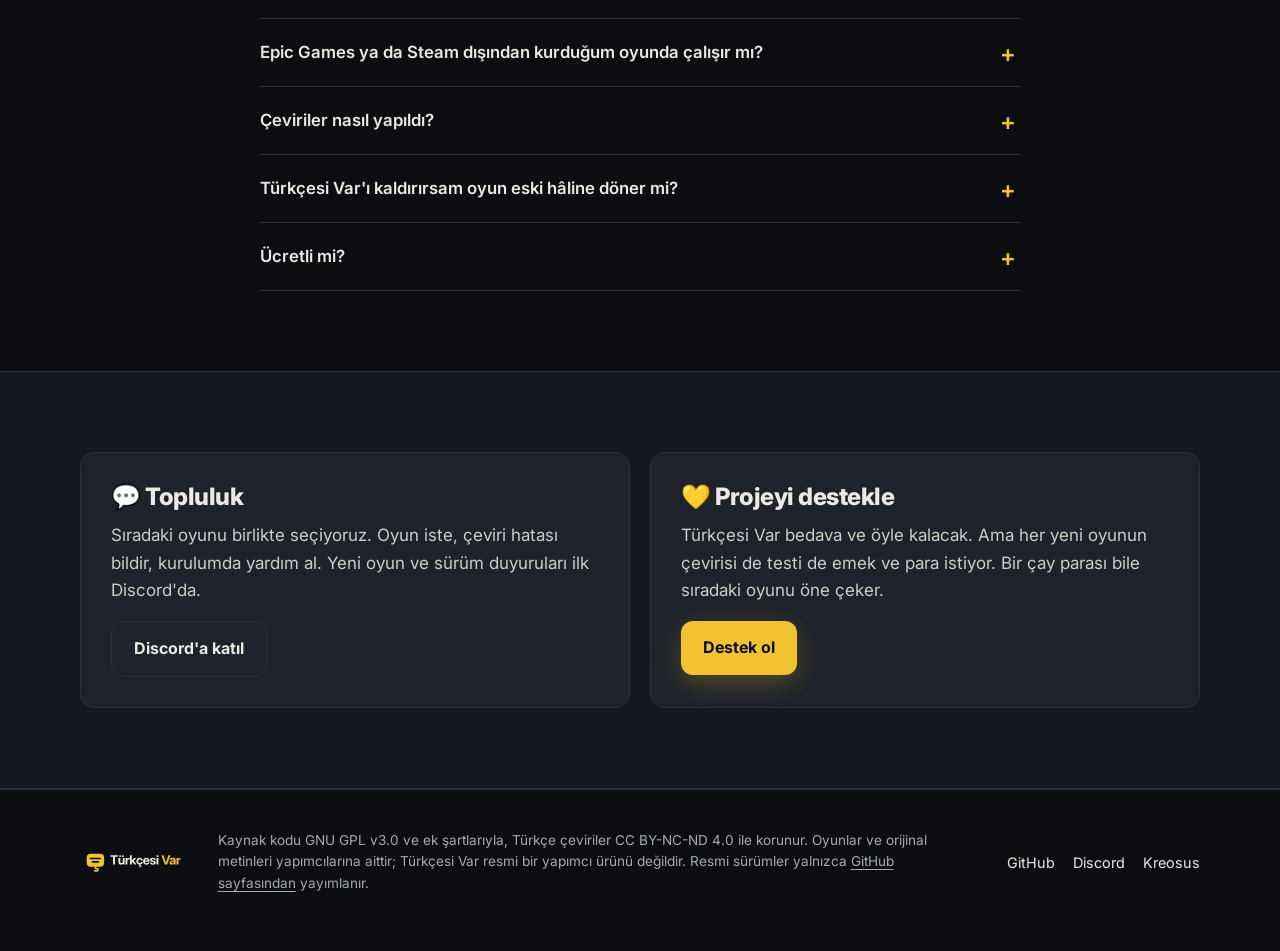
==== commit 7c82c806: "Metro Exodus ekran görüntüleri: oyun kartı ve galeri" ====
--- a/index.html
+++ b/index.html
@@ -77,10 +77,7 @@
             </div>
           </article>
           <article class="oyun">
-            <div class="oyun-kapak exodus" role="img" aria-label="Metro Exodus Enhanced Edition">
-              <img src="gorseller/isaret.svg" alt="" width="96" height="96">
-              <span>Metro Exodus<br>Enhanced Edition</span>
-            </div>
+            <img src="gorseller/exodus-doktor.jpg" alt="Metro Exodus'ta doktorun Türkçe altyazılı konuşması" loading="lazy" width="1280" height="720">
             <div class="oyun-ic">
               <h3>Metro Exodus Enhanced Edition</h3>
               <p class="platform">Steam · Epic Games</p>
@@ -103,7 +100,15 @@
     <section class="bolum koyu" aria-labelledby="gorseller-baslik">
       <div class="kap">
         <h2 id="gorseller-baslik">Oyunun içinden</h2>
-        <p class="bolum-alt">Metro 2033 Redux, Türkçesi Var ile. Görüntüler doğrudan oyundan alındı.</p>
+        <p class="bolum-alt">Türkçesi Var ile oyunlar. Görüntüler doğrudan oyundan alındı.</p>
+        <h3 class="galeri-baslik">Metro Exodus Enhanced Edition</h3>
+        <div class="galeri">
+          <figure><img src="gorseller/exodus-miller-anna.jpg" alt="Miller ve Anna'nın Türkçe altyazılı konuşması" loading="lazy" width="1280" height="720"><figcaption>Ara sahne ve konuşmalar</figcaption></figure>
+          <figure><img src="gorseller/exodus-gunluk.jpg" alt="Türkçe günlük sayfası" loading="lazy" width="1280" height="720"><figcaption>Günlükler ve notlar</figcaption></figure>
+          <figure><img src="gorseller/exodus-dlc.jpg" alt="İki Albay ve Sam'in Hikâyesi DLC menüsü Türkçe" loading="lazy" width="1280" height="720"><figcaption>DLC'ler: İki Albay ve Sam'in Hikâyesi</figcaption></figure>
+          <figure><img src="gorseller/exodus-ayarlar.jpg" alt="Türkçe oyun ayarları" loading="lazy" width="1280" height="720"><figcaption>Menüler ve ayarlar</figcaption></figure>
+        </div>
+        <h3 class="galeri-baslik">Metro 2033 Redux</h3>
         <div class="galeri">
           <figure><img src="gorseller/metro2033-prolog.jpg" alt="Prolog ekranı Türkçe" loading="lazy" width="1280" height="720"><figcaption>Prolog ve bölüm geçişleri</figcaption></figure>
           <figure><img src="gorseller/metro2033-sahne.jpg" alt="Ara sahnede Türkçe altyazı" loading="lazy" width="1280" height="720"><figcaption>Ara sahne altyazıları</figcaption></figure>
--- a/stil.css
+++ b/stil.css
@@ -92,6 +92,8 @@
 .kucuk-not { font-size: .85rem; color: var(--soluk) !important; }
 
 /* Galeri */
+.galeri-baslik { margin: 8px 0 16px; color: var(--sari); }
+.galeri + .galeri-baslik { margin-top: 44px; }
 .galeri { display: grid; grid-template-columns: repeat(2, 1fr); gap: 18px; }
 .galeri figure { margin: 0; border-radius: var(--yaricap); overflow: hidden; border: 1px solid var(--cizgi); background: #000; }
 .galeri figcaption { padding: 10px 14px; font-size: .9rem; color: var(--soluk); background: var(--yuzey); }
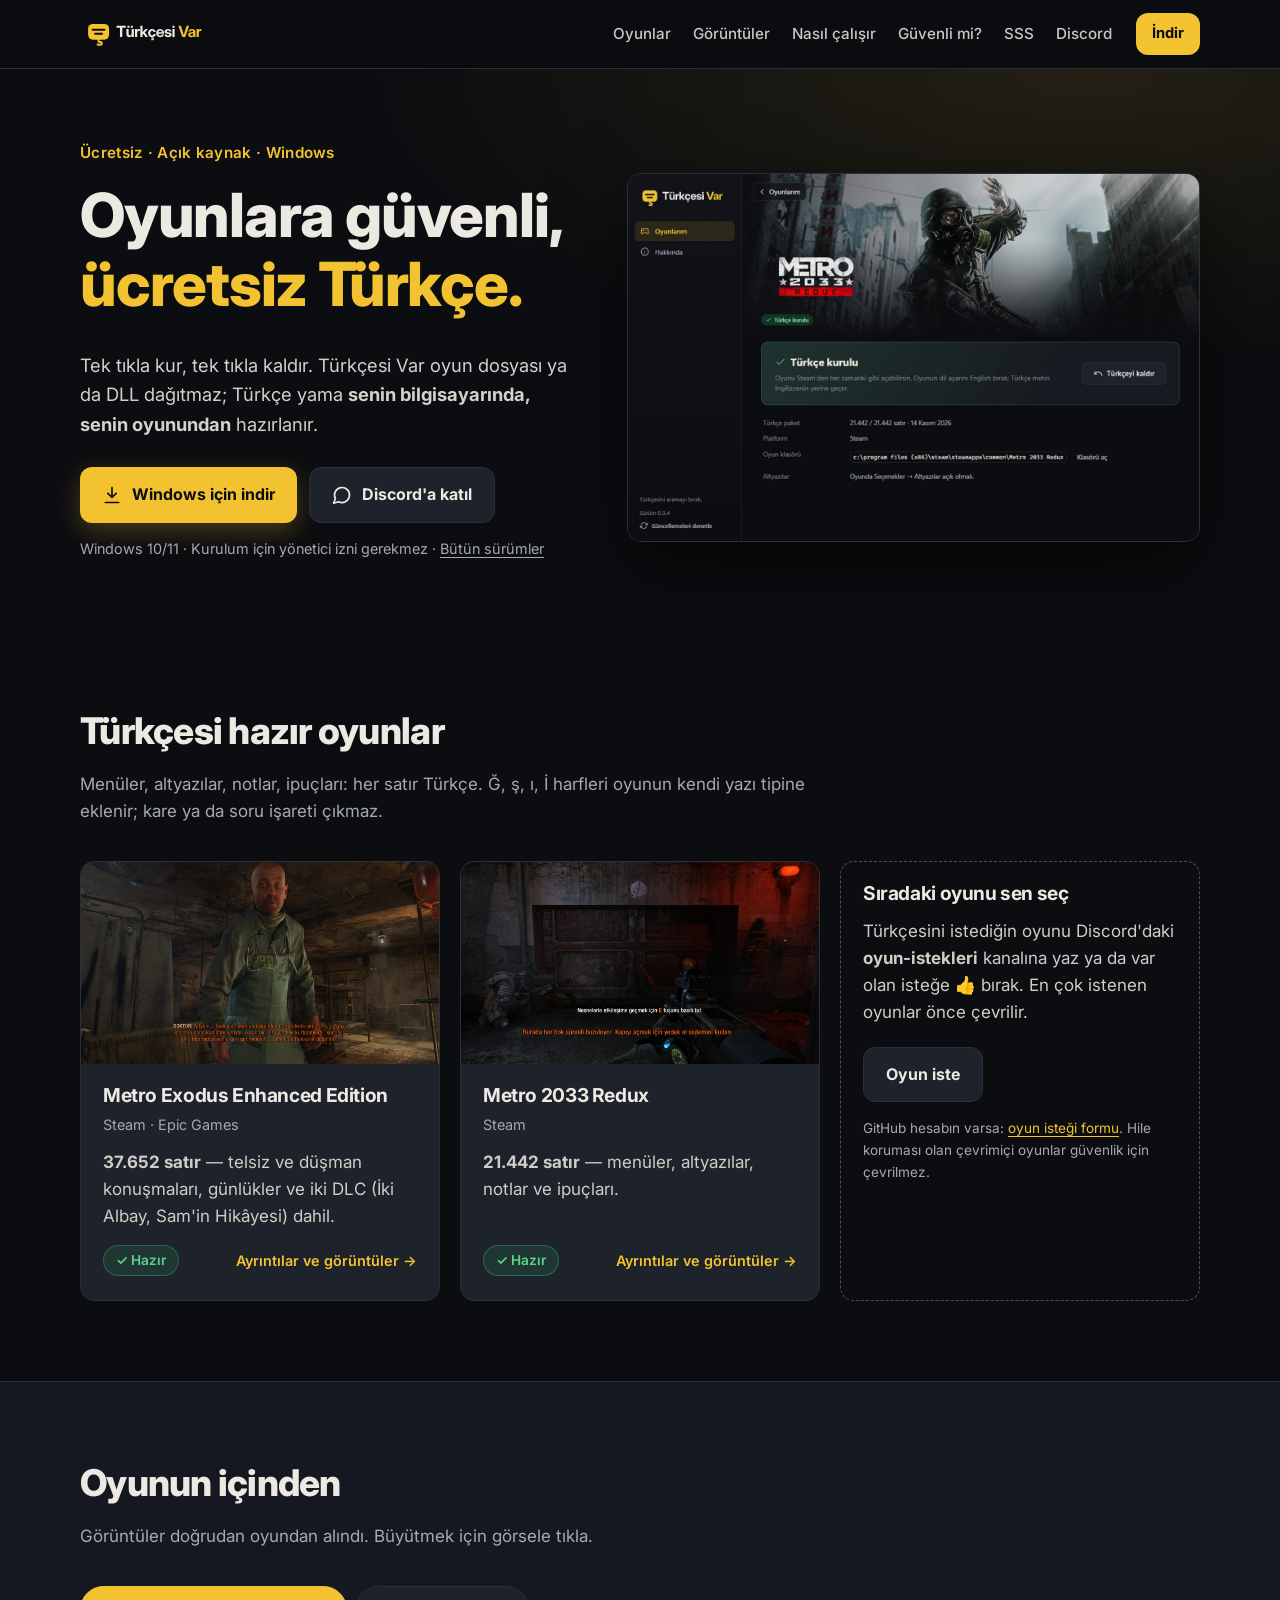
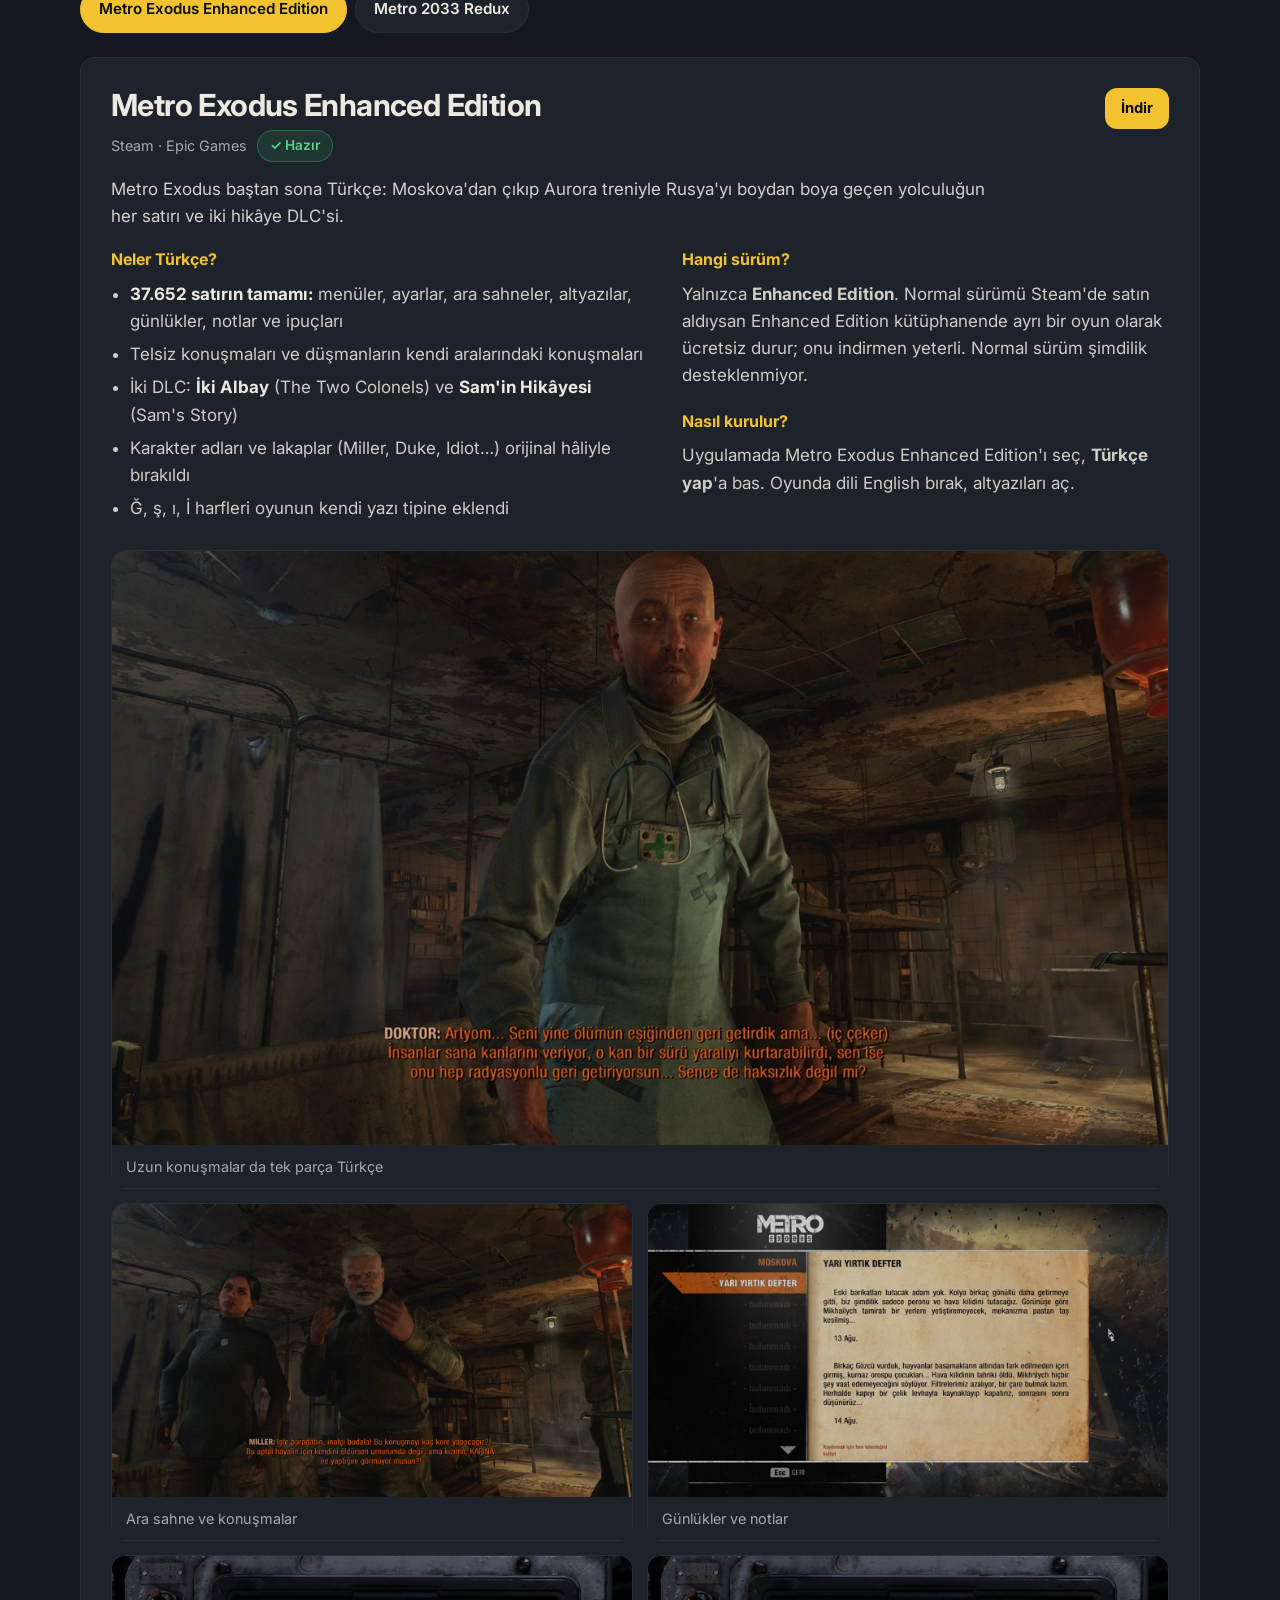
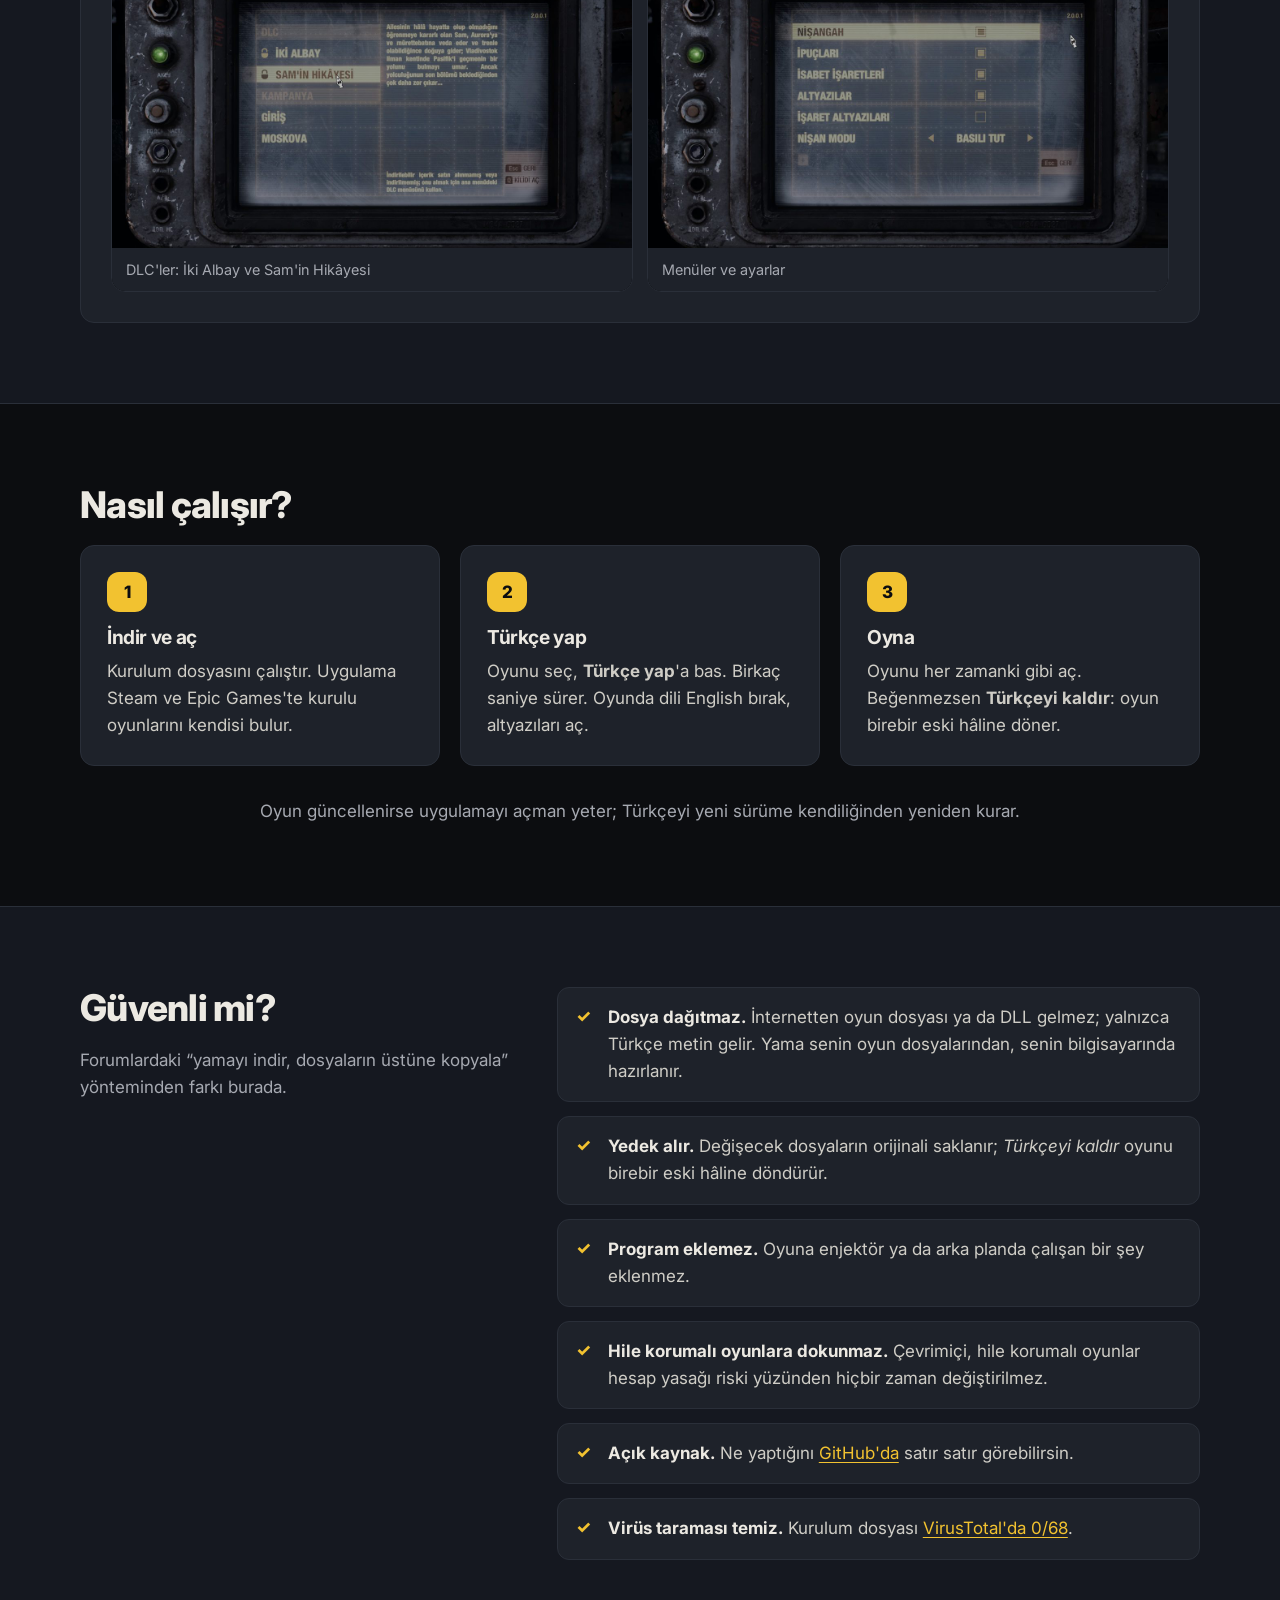
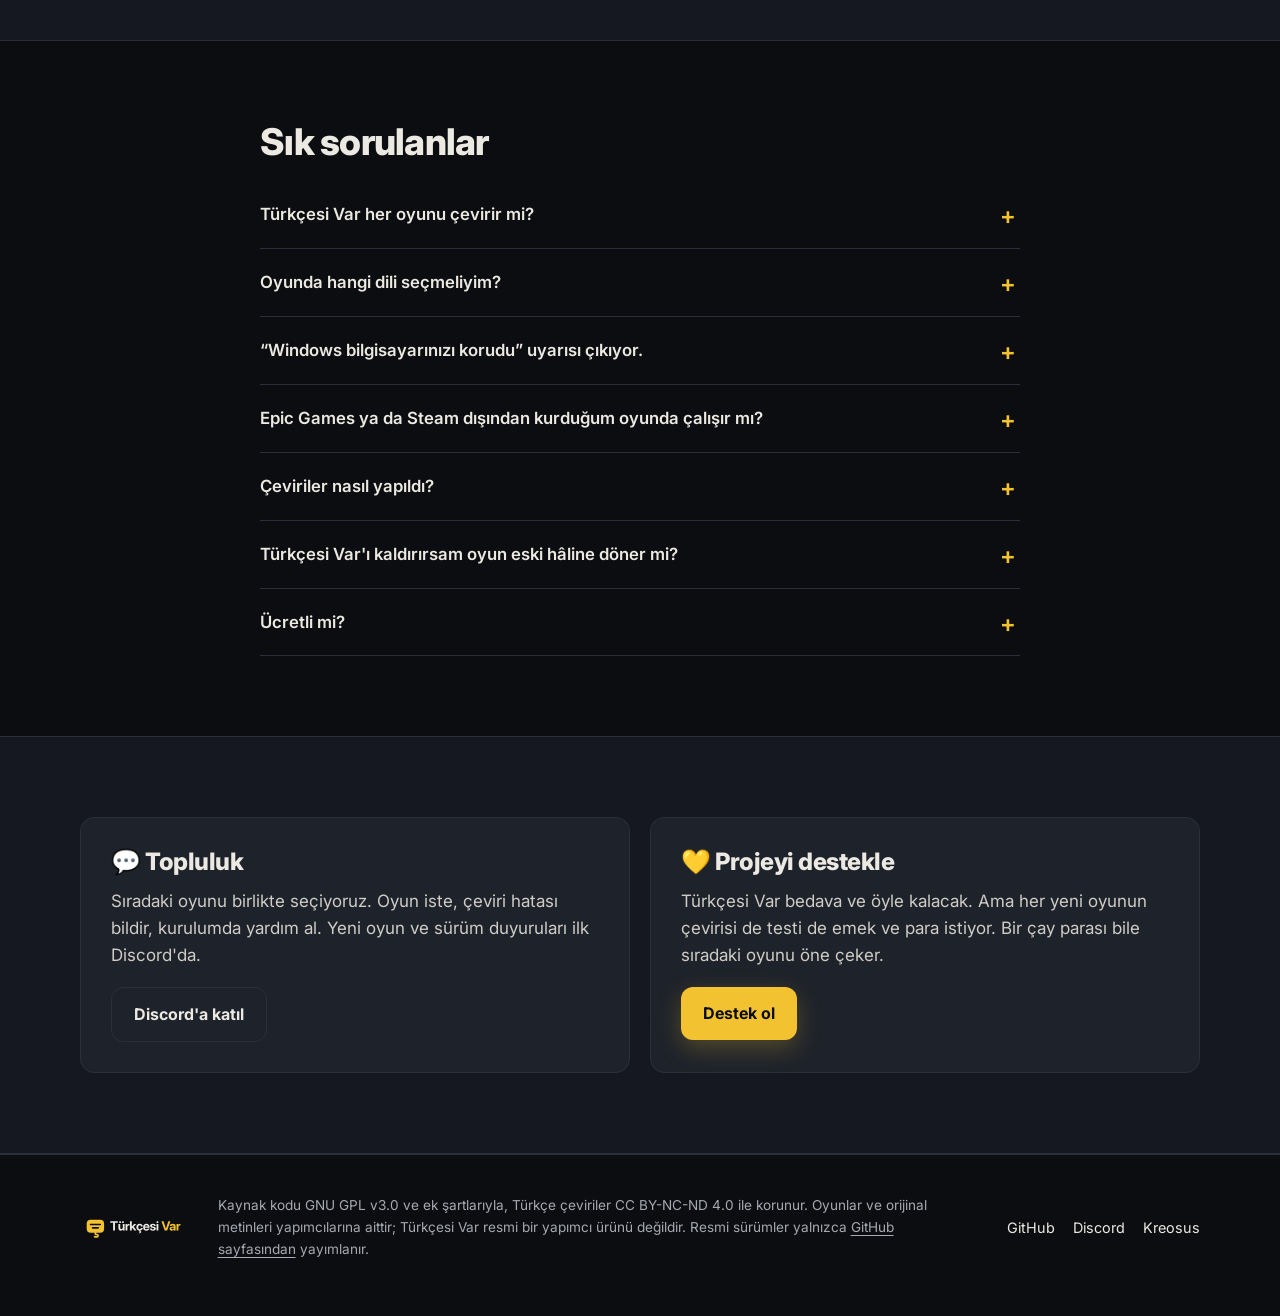
==== commit c87e45c0: "Oyun ayrıntı sekmeleri ve tam ekran görsel büyütücü" ====
--- a/index.html
+++ b/index.html
@@ -28,6 +28,7 @@
       <a href="#" class="logo" aria-label="Türkçesi Var ana sayfa"><img src="gorseller/logo.svg" alt="Türkçesi Var" width="190" height="50"></a>
       <nav aria-label="Ana menü">
         <a href="#oyunlar">Oyunlar</a>
+        <a href="#oyunun-icinden">Görüntüler</a>
         <a href="#nasil">Nasıl çalışır</a>
         <a href="#guvenli">Güvenli mi?</a>
         <a href="#sss">SSS</a>
@@ -68,21 +69,21 @@
         <p class="bolum-alt">Menüler, altyazılar, notlar, ipuçları: her satır Türkçe. Ğ, ş, ı, İ harfleri oyunun kendi yazı tipine eklenir; kare ya da soru işareti çıkmaz.</p>
         <div class="oyunlar">
           <article class="oyun">
+            <img src="gorseller/exodus-doktor.jpg" alt="Metro Exodus'ta doktorun Türkçe altyazılı konuşması" loading="lazy" width="1280" height="720">
+            <div class="oyun-ic">
+              <h3><a class="oyun-ac" href="#metro-exodus" data-oyun="metro-exodus">Metro Exodus Enhanced Edition</a></h3>
+              <p class="platform">Steam · Epic Games</p>
+              <p><strong>37.652 satır</strong> — telsiz ve düşman konuşmaları, günlükler ve iki DLC (İki Albay, Sam'in Hikâyesi) dahil.</p>
+              <div class="oyun-alt"><span class="rozet">✓ Hazır</span><span class="ayrinti">Ayrıntılar ve görüntüler →</span></div>
+            </div>
+          </article>
+          <article class="oyun">
             <img src="gorseller/metro2033-altyazi.jpg" alt="Metro 2033 Redux'ta Türkçe altyazı ve etkileşim yazısı" loading="lazy" width="1280" height="720">
             <div class="oyun-ic">
-              <h3>Metro 2033 Redux</h3>
+              <h3><a class="oyun-ac" href="#metro-2033" data-oyun="metro-2033">Metro 2033 Redux</a></h3>
               <p class="platform">Steam</p>
               <p><strong>21.442 satır</strong> — menüler, altyazılar, notlar ve ipuçları.</p>
-              <span class="rozet">✓ Hazır</span>
-            </div>
-          </article>
-          <article class="oyun">
-            <img src="gorseller/exodus-doktor.jpg" alt="Metro Exodus'ta doktorun Türkçe altyazılı konuşması" loading="lazy" width="1280" height="720">
-            <div class="oyun-ic">
-              <h3>Metro Exodus Enhanced Edition</h3>
-              <p class="platform">Steam · Epic Games</p>
-              <p><strong>37.652 satır</strong> — telsiz ve düşman konuşmaları, günlükler ve iki DLC (The Two Colonels, Sam's Story) dahil.</p>
-              <span class="rozet">✓ Hazır</span>
+              <div class="oyun-alt"><span class="rozet">✓ Hazır</span><span class="ayrinti">Ayrıntılar ve görüntüler →</span></div>
             </div>
           </article>
           <article class="oyun siradaki">
@@ -97,24 +98,88 @@
       </div>
     </section>
 
-    <section class="bolum koyu" aria-labelledby="gorseller-baslik">
+    <section class="bolum koyu" id="oyunun-icinden" aria-labelledby="gorseller-baslik">
       <div class="kap">
         <h2 id="gorseller-baslik">Oyunun içinden</h2>
-        <p class="bolum-alt">Türkçesi Var ile oyunlar. Görüntüler doğrudan oyundan alındı.</p>
-        <h3 class="galeri-baslik">Metro Exodus Enhanced Edition</h3>
-        <div class="galeri">
-          <figure><img src="gorseller/exodus-miller-anna.jpg" alt="Miller ve Anna'nın Türkçe altyazılı konuşması" loading="lazy" width="1280" height="720"><figcaption>Ara sahne ve konuşmalar</figcaption></figure>
-          <figure><img src="gorseller/exodus-gunluk.jpg" alt="Türkçe günlük sayfası" loading="lazy" width="1280" height="720"><figcaption>Günlükler ve notlar</figcaption></figure>
-          <figure><img src="gorseller/exodus-dlc.jpg" alt="İki Albay ve Sam'in Hikâyesi DLC menüsü Türkçe" loading="lazy" width="1280" height="720"><figcaption>DLC'ler: İki Albay ve Sam'in Hikâyesi</figcaption></figure>
-          <figure><img src="gorseller/exodus-ayarlar.jpg" alt="Türkçe oyun ayarları" loading="lazy" width="1280" height="720"><figcaption>Menüler ve ayarlar</figcaption></figure>
-        </div>
-        <h3 class="galeri-baslik">Metro 2033 Redux</h3>
-        <div class="galeri">
-          <figure><img src="gorseller/metro2033-prolog.jpg" alt="Prolog ekranı Türkçe" loading="lazy" width="1280" height="720"><figcaption>Prolog ve bölüm geçişleri</figcaption></figure>
-          <figure><img src="gorseller/metro2033-sahne.jpg" alt="Ara sahnede Türkçe altyazı" loading="lazy" width="1280" height="720"><figcaption>Ara sahne altyazıları</figcaption></figure>
-          <figure><img src="gorseller/metro2033-menu.jpg" alt="Türkçe ayarlar menüsü" loading="lazy" width="1280" height="720"><figcaption>Menüler</figcaption></figure>
-          <figure><img src="gorseller/metro2033-altyazi.jpg" alt="Oyun içi Türkçe altyazı ve ipucu" loading="lazy" width="1280" height="720"><figcaption>Konuşmalar ve ipuçları</figcaption></figure>
-        </div>
+        <p class="bolum-alt">Görüntüler doğrudan oyundan alındı. Büyütmek için görsele tıkla.</p>
+        <div class="sekmeler" role="tablist" aria-label="Oyun seç">
+          <button type="button" role="tab" id="sekme-metro-exodus" aria-controls="metro-exodus" data-oyun="metro-exodus">Metro Exodus Enhanced Edition</button>
+          <button type="button" role="tab" id="sekme-metro-2033" aria-controls="metro-2033" data-oyun="metro-2033">Metro 2033 Redux</button>
+        </div>
+
+        <article class="detay" id="metro-exodus" role="tabpanel" aria-labelledby="sekme-metro-exodus">
+          <div class="detay-ust">
+            <div>
+              <h3 class="detay-baslik">Metro Exodus Enhanced Edition</h3>
+              <p class="platform">Steam · Epic Games <span class="rozet">✓ Hazır</span></p>
+            </div>
+            <a class="dugme dugme-ana kucuk" href="https://github.com/turkcesivar/turkcesi-var/releases/latest/download/TurkcesiVar-Kurulum.exe">İndir</a>
+          </div>
+          <div class="detay-metin">
+            <p>Metro Exodus baştan sona Türkçe: Moskova'dan çıkıp Aurora treniyle Rusya'yı boydan boya geçen yolculuğun her satırı ve iki hikâye DLC'si.</p>
+            <div class="detay-kolonlar">
+              <div>
+                <h4>Neler Türkçe?</h4>
+                <ul class="liste">
+                  <li><strong>37.652 satırın tamamı:</strong> menüler, ayarlar, ara sahneler, altyazılar, günlükler, notlar ve ipuçları</li>
+                  <li>Telsiz konuşmaları ve düşmanların kendi aralarındaki konuşmaları</li>
+                  <li>İki DLC: <strong>İki Albay</strong> (The Two Colonels) ve <strong>Sam'in Hikâyesi</strong> (Sam's Story)</li>
+                  <li>Karakter adları ve lakaplar (Miller, Duke, Idiot…) orijinal hâliyle bırakıldı</li>
+                  <li>Ğ, ş, ı, İ harfleri oyunun kendi yazı tipine eklendi</li>
+                </ul>
+              </div>
+              <div>
+                <h4>Hangi sürüm?</h4>
+                <p>Yalnızca <strong>Enhanced Edition</strong>. Normal sürümü Steam'de satın aldıysan Enhanced Edition kütüphanende ayrı bir oyun olarak ücretsiz durur; onu indirmen yeterli. Normal sürüm şimdilik desteklenmiyor.</p>
+                <h4>Nasıl kurulur?</h4>
+                <p>Uygulamada Metro Exodus Enhanced Edition'ı seç, <strong>Türkçe yap</strong>'a bas. Oyunda dili English bırak, altyazıları aç.</p>
+              </div>
+            </div>
+          </div>
+          <div class="galeri" data-galeri>
+            <figure><img src="gorseller/exodus-doktor.jpg" alt="Doktorun Türkçe altyazılı konuşması" loading="lazy" width="1280" height="720"><figcaption>Uzun konuşmalar da tek parça Türkçe</figcaption></figure>
+            <figure><img src="gorseller/exodus-miller-anna.jpg" alt="Miller ve Anna'nın Türkçe altyazılı konuşması" loading="lazy" width="1280" height="720"><figcaption>Ara sahne ve konuşmalar</figcaption></figure>
+            <figure><img src="gorseller/exodus-gunluk.jpg" alt="Türkçe günlük sayfası" loading="lazy" width="1280" height="720"><figcaption>Günlükler ve notlar</figcaption></figure>
+            <figure><img src="gorseller/exodus-dlc.jpg" alt="İki Albay ve Sam'in Hikâyesi DLC menüsü Türkçe" loading="lazy" width="1280" height="720"><figcaption>DLC'ler: İki Albay ve Sam'in Hikâyesi</figcaption></figure>
+            <figure><img src="gorseller/exodus-ayarlar.jpg" alt="Türkçe oyun ayarları" loading="lazy" width="1280" height="720"><figcaption>Menüler ve ayarlar</figcaption></figure>
+          </div>
+        </article>
+
+        <article class="detay" id="metro-2033" role="tabpanel" aria-labelledby="sekme-metro-2033">
+          <div class="detay-ust">
+            <div>
+              <h3 class="detay-baslik">Metro 2033 Redux</h3>
+              <p class="platform">Steam <span class="rozet">✓ Hazır</span></p>
+            </div>
+            <a class="dugme dugme-ana kucuk" href="https://github.com/turkcesivar/turkcesi-var/releases/latest/download/TurkcesiVar-Kurulum.exe">İndir</a>
+          </div>
+          <div class="detay-metin">
+            <p>Moskova metrosunda geçen ilk Metro oyunu tamamen Türkçe. Türkçesi Var'ın ilk oyunu.</p>
+            <div class="detay-kolonlar">
+              <div>
+                <h4>Neler Türkçe?</h4>
+                <ul class="liste">
+                  <li><strong>21.442 satırın tamamı:</strong> menüler, ayarlar, ara sahneler, altyazılar, notlar ve ipuçları</li>
+                  <li>Prolog ve bölüm geçiş yazıları</li>
+                  <li>Karakter adları ve lakaplar orijinal hâliyle bırakıldı</li>
+                  <li>Ğ, ş, ı, İ harfleri oyunun kendi yazı tipine eklendi</li>
+                </ul>
+              </div>
+              <div>
+                <h4>Hangi sürüm?</h4>
+                <p><strong>Redux</strong> sürümü. 2010'daki orijinal Metro 2033 desteklenmiyor.</p>
+                <h4>Nasıl kurulur?</h4>
+                <p>Uygulamada Metro 2033 Redux'ı seç, <strong>Türkçe yap</strong>'a bas. Oyunda dili English bırak, altyazıları aç.</p>
+              </div>
+            </div>
+          </div>
+          <div class="galeri" data-galeri>
+            <figure><img src="gorseller/metro2033-prolog.jpg" alt="Prolog ekranı Türkçe" loading="lazy" width="1280" height="720"><figcaption>Prolog ve bölüm geçişleri</figcaption></figure>
+            <figure><img src="gorseller/metro2033-sahne.jpg" alt="Ara sahnede Türkçe altyazı" loading="lazy" width="1280" height="720"><figcaption>Ara sahne altyazıları</figcaption></figure>
+            <figure><img src="gorseller/metro2033-menu.jpg" alt="Türkçe ayarlar menüsü" loading="lazy" width="1280" height="720"><figcaption>Menüler</figcaption></figure>
+            <figure><img src="gorseller/metro2033-altyazi.jpg" alt="Oyun içi Türkçe altyazı ve ipucu" loading="lazy" width="1280" height="720"><figcaption>Konuşmalar ve ipuçları</figcaption></figure>
+          </div>
+        </article>
       </div>
     </section>
 
@@ -187,5 +252,14 @@
       </nav>
     </div>
   </footer>
+
+  <dialog class="buyutec" aria-label="Büyütülmüş görsel">
+    <figure><img alt=""><figcaption></figcaption></figure>
+    <button type="button" class="buyutec-ok onceki" aria-label="Önceki görsel">‹</button>
+    <button type="button" class="buyutec-ok sonraki" aria-label="Sonraki görsel">›</button>
+    <button type="button" class="buyutec-kapat" aria-label="Kapat">✕</button>
+    <p class="buyutec-sayac" aria-live="polite"></p>
+  </dialog>
+  <script src="site.js"></script>
 </body>
 </html>
--- a/stil.css
+++ b/stil.css
@@ -13,6 +13,7 @@
 
 * { box-sizing: border-box; }
 html { scroll-behavior: smooth; }
+section[id], .detay { scroll-margin-top: 84px; }
 body {
   margin: 0;
   background: var(--gece);
@@ -91,10 +92,64 @@
 .siradaki .dugme { align-self: flex-start; margin: 6px 0 12px; }
 .kucuk-not { font-size: .85rem; color: var(--soluk) !important; }
 
+.oyun-ac { color: inherit; text-decoration: none; }
+.oyun-alt { margin-top: auto; display: flex; align-items: center; justify-content: space-between; gap: 12px; flex-wrap: wrap; }
+.oyun-alt .rozet { margin-top: 0; }
+.ayrinti { color: var(--sari); font-size: .9rem; font-weight: 600; }
+.oyun.tiklanir { cursor: pointer; transition: transform .15s ease, border-color .15s ease, box-shadow .15s ease; }
+.oyun.tiklanir:hover, .oyun.tiklanir:focus-within { transform: translateY(-3px); border-color: rgba(242, 194, 48, .55); box-shadow: 0 18px 40px rgba(0, 0, 0, .45); }
+.oyun.tiklanir:hover .oyun-ac { color: var(--sari); }
+.oyun-ac:focus-visible { outline: 2px solid var(--sari); outline-offset: 3px; border-radius: 4px; }
+
+/* Oyun ayrıntıları */
+.sekmeler { display: none; gap: 8px; flex-wrap: wrap; margin-bottom: 24px; }
+.js .sekmeler { display: flex; }
+.sekmeler button { font: inherit; font-weight: 600; font-size: .95rem; color: var(--kagit); background: var(--yuzey); border: 1px solid var(--cizgi); border-radius: 999px; padding: 10px 18px; cursor: pointer; }
+.sekmeler button:hover { border-color: #4a4f5a; }
+.sekmeler button[aria-selected="true"] { background: var(--sari); color: var(--gece); border-color: var(--sari); }
+.sekmeler button:focus-visible { outline: 2px solid var(--kagit); outline-offset: 2px; }
+.detay { background: var(--yuzey); border: 1px solid var(--cizgi); border-radius: var(--yaricap); padding: 30px; }
+.detay + .detay { margin-top: 24px; }
+.js .detay + .detay { margin-top: 0; }
+.detay[hidden] { display: none; }
+.detay-ust { display: flex; align-items: flex-start; justify-content: space-between; gap: 16px; margin-bottom: 14px; }
+.detay-baslik { font-size: clamp(1.4rem, 2.6vw, 1.9rem); margin-bottom: .25em; }
+.detay-ust .platform { margin: 0; display: flex; align-items: center; gap: 10px; flex-wrap: wrap; }
+.detay-ust .rozet { margin: 0; }
+.detay-metin > p { color: #d3d1cb; max-width: 52em; }
+.detay-kolonlar { display: grid; grid-template-columns: 1.1fr 1fr; gap: 36px; margin: 8px 0 28px; }
+.detay h4 { font-size: 1rem; margin: 0 0 .5em; color: var(--sari); }
+.detay-kolonlar p { color: #cfcdc6; }
+.detay-kolonlar h4 + p + h4, .detay-kolonlar p + h4 { margin-top: 1.2em; }
+.liste { margin: 0; padding-left: 1.1em; color: #cfcdc6; display: grid; gap: 6px; }
+.liste strong { color: var(--kagit); }
+
 /* Galeri */
-.galeri-baslik { margin: 8px 0 16px; color: var(--sari); }
-.galeri + .galeri-baslik { margin-top: 44px; }
 .galeri { display: grid; grid-template-columns: repeat(2, 1fr); gap: 18px; }
+.detay .galeri { grid-template-columns: repeat(6, 1fr); gap: 14px; }
+.detay .galeri figure { grid-column: span 3; }
+.detay .galeri figure:first-child { grid-column: 1 / -1; }
+.detay .galeri:has(> figure:nth-child(4):last-child) figure:not(:first-child) { grid-column: span 2; }
+.buyutulebilir { cursor: zoom-in; transition: opacity .15s ease; }
+.buyutulebilir:hover { opacity: .88; }
+.buyutulebilir:focus-visible { outline: 3px solid var(--sari); outline-offset: -3px; }
+
+/* Büyüteç */
+.buyutec { border: 0; padding: 0; margin: 0; width: 100vw; height: 100vh; max-width: none; max-height: none; background: rgba(5, 6, 8, .94); color: var(--kagit); }
+.buyutec::backdrop { background: rgba(5, 6, 8, .8); }
+.buyutec[open] { display: grid; place-items: center; }
+.buyutec figure { margin: 0; display: flex; flex-direction: column; align-items: center; justify-content: center; gap: 14px; width: 100%; height: 100%; padding: 64px 80px 40px; }
+.buyutec img { width: min(100%, (100vh - 150px) * 16 / 9); max-height: calc(100vh - 150px); height: auto; object-fit: contain; border-radius: 8px; box-shadow: 0 20px 60px rgba(0, 0, 0, .6); cursor: default; }
+.buyutec figcaption { color: #d3d1cb; font-size: .95rem; text-align: center; }
+.buyutec-kapat, .buyutec-ok { position: fixed; border: 1px solid var(--cizgi); background: rgba(30, 34, 42, .85); color: var(--kagit); border-radius: 999px; cursor: pointer; display: grid; place-items: center; font: inherit; line-height: 1; }
+.buyutec-kapat { top: 14px; right: 14px; width: 44px; height: 44px; font-size: 1.1rem; }
+.buyutec-ok { top: 50%; transform: translateY(-50%); width: 52px; height: 52px; font-size: 2rem; padding-bottom: 4px; }
+.buyutec-ok.onceki { left: 14px; }
+.buyutec-ok.sonraki { right: 14px; }
+.buyutec-ok[hidden] { display: none; }
+.buyutec-kapat:hover, .buyutec-ok:hover { background: var(--sari); color: var(--gece); border-color: var(--sari); }
+.buyutec-sayac { position: fixed; top: 22px; left: 50%; transform: translateX(-50%); margin: 0; color: var(--soluk); font-size: .9rem; }
+body.kilitli { overflow: hidden; }
 .galeri figure { margin: 0; border-radius: var(--yaricap); overflow: hidden; border: 1px solid var(--cizgi); background: #000; }
 .galeri figcaption { padding: 10px 14px; font-size: .9rem; color: var(--soluk); background: var(--yuzey); }
 
@@ -142,10 +197,19 @@
   .giris-ic, .guvenli, .kartlar { grid-template-columns: 1fr; }
   .oyunlar, .adimlar { grid-template-columns: 1fr; }
   .galeri { grid-template-columns: 1fr; }
+  .detay { padding: 20px; }
+  .detay-kolonlar { grid-template-columns: 1fr; gap: 8px; }
+  .detay .galeri { grid-template-columns: 1fr 1fr; gap: 10px; }
+  .detay .galeri figure, .detay .galeri:has(> figure:nth-child(4):last-child) figure:not(:first-child) { grid-column: span 1; }
+  .detay .galeri figure:first-child { grid-column: 1 / -1; }
+  .detay .galeri figcaption { font-size: .8rem; padding: 8px 10px; }
+  .buyutec figure { padding: 64px 8px 80px; }
+  .buyutec img { width: 100%; }
+  .buyutec-ok { top: auto; bottom: 14px; transform: none; width: 46px; height: 46px; }
   .alt-ic { grid-template-columns: 1fr; text-align: left; }
   .bolum { padding: 56px 0; }
 }
 @media (prefers-reduced-motion: reduce) {
   html { scroll-behavior: auto; }
-  .dugme { transition: none; }
-}
+  .dugme, .oyun.tiklanir, .buyutulebilir { transition: none; }
+}
